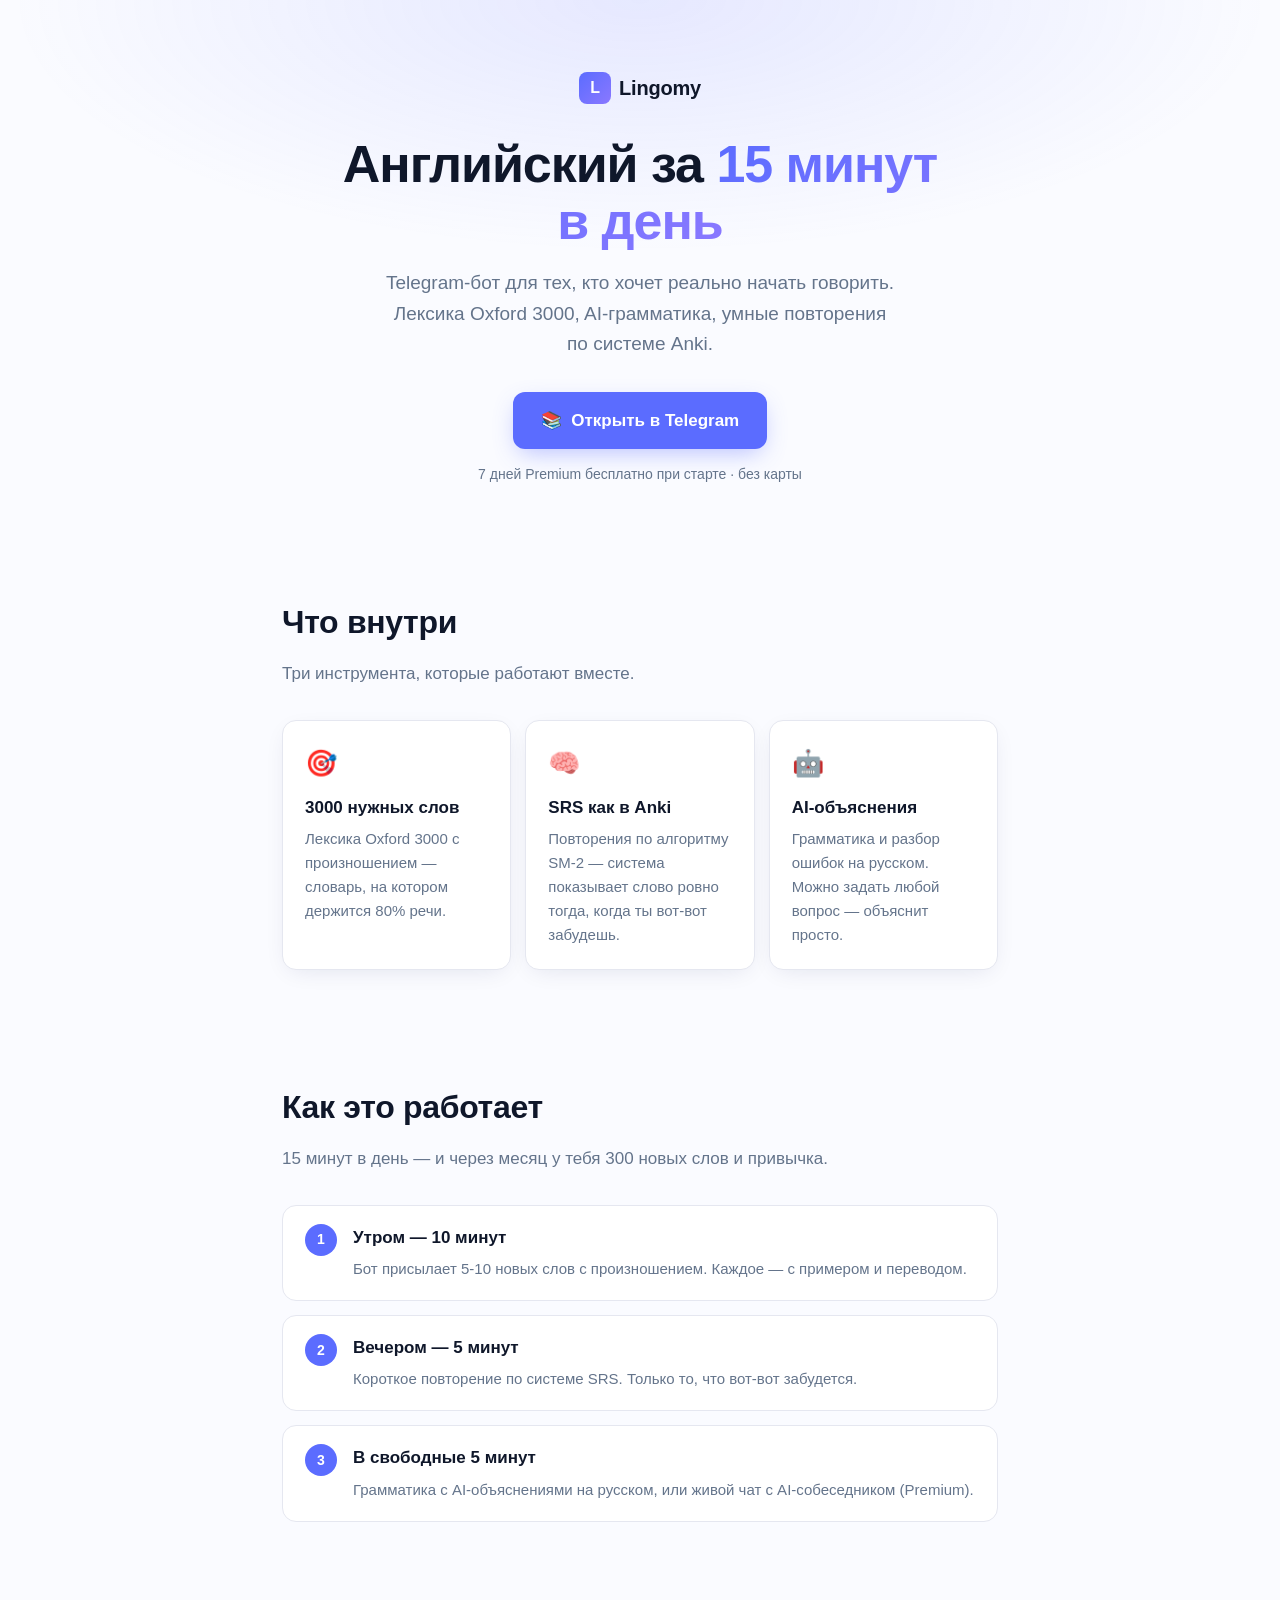
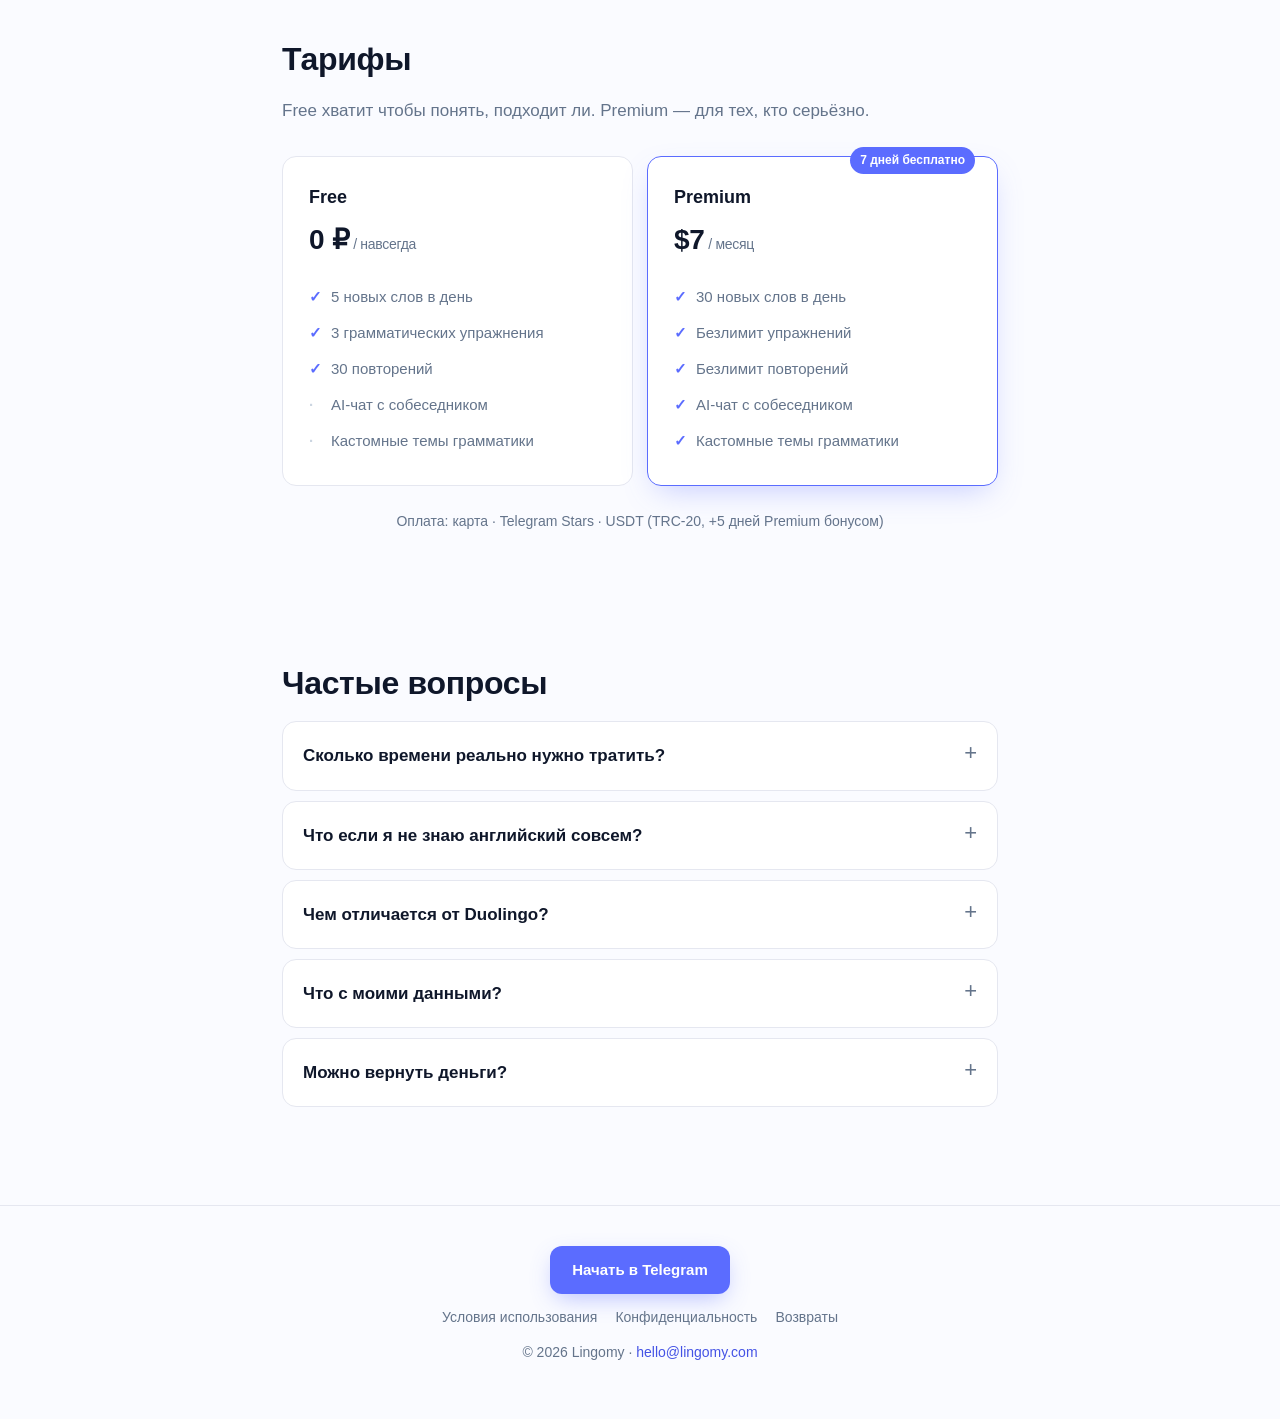
==== index.html @ 890357a8 "Initial landing: single-page HTML+CSS, GitHub Pages ready" ====
<!doctype html>
<html lang="ru">
<head>
<meta charset="utf-8">
<meta name="viewport" content="width=device-width,initial-scale=1">
<title>Lingomy — английский за 15 минут в день</title>
<meta name="description" content="Telegram-бот для русскоязычных: Oxford 3000, AI-грамматика, умные повторения по системе Anki. 7 дней Premium бесплатно при старте.">
<meta name="theme-color" content="#5b6cff">

<!-- Open Graph -->
<meta property="og:type" content="website">
<meta property="og:url" content="https://lingomy.com/">
<meta property="og:title" content="Lingomy — английский за 15 минут в день">
<meta property="og:description" content="Oxford 3000 + AI-грамматика + SRS. Старт с 7 дней Premium бесплатно.">
<meta property="og:locale" content="ru_RU">

<link rel="icon" href="data:image/svg+xml,%3Csvg xmlns='http://www.w3.org/2000/svg' viewBox='0 0 100 100'%3E%3Ctext y='.9em' font-size='90'%3E📚%3C/text%3E%3C/svg%3E">

<style>
  :root {
    --bg: #fafbff;
    --fg: #0f172a;
    --muted: #64748b;
    --accent: #5b6cff;
    --accent-strong: #4453e5;
    --surface: #ffffff;
    --border: #e5e7f0;
    --shadow: 0 6px 24px -8px rgba(20, 24, 80, .12);
    --radius: 14px;
  }
  *,*::before,*::after { box-sizing: border-box; }
  html { -webkit-text-size-adjust: 100%; }
  body {
    margin: 0;
    font-family: -apple-system, BlinkMacSystemFont, "SF Pro Display", "Segoe UI", Roboto, Helvetica, Arial, sans-serif;
    color: var(--fg);
    background: var(--bg);
    line-height: 1.6;
    font-size: 17px;
    -webkit-font-smoothing: antialiased;
  }
  a { color: var(--accent-strong); text-decoration: none; }
  a:hover { text-decoration: underline; }
  .wrap { max-width: 760px; margin: 0 auto; padding: 0 22px; }

  /* ---- Hero ---- */
  header.hero {
    padding: 72px 0 56px;
    text-align: center;
    background:
      radial-gradient(900px 360px at 50% 0%, rgba(91,108,255,.13), transparent 70%),
      var(--bg);
  }
  .logo {
    display: inline-flex; align-items: center; gap: 8px;
    font-weight: 700; font-size: 20px; letter-spacing: -.01em;
    color: var(--fg);
    margin-bottom: 32px;
  }
  .logo-mark {
    display: inline-grid; place-items: center;
    width: 32px; height: 32px; border-radius: 8px;
    background: linear-gradient(135deg, var(--accent), #8a78ff);
    color: #fff; font-size: 16px;
  }
  h1 {
    font-size: clamp(34px, 6.5vw, 52px);
    line-height: 1.1; letter-spacing: -.02em;
    margin: 0 0 18px;
    font-weight: 700;
  }
  h1 .accent {
    background: linear-gradient(135deg, var(--accent), #8a78ff);
    -webkit-background-clip: text; background-clip: text;
    -webkit-text-fill-color: transparent;
  }
  .sub {
    color: var(--muted);
    font-size: clamp(17px, 2.2vw, 19px);
    max-width: 540px; margin: 0 auto 32px;
  }
  .cta {
    display: inline-flex; align-items: center; gap: 8px;
    background: var(--accent); color: #fff;
    padding: 15px 28px; border-radius: 12px;
    font-weight: 600; font-size: 17px;
    box-shadow: 0 8px 24px -6px rgba(91,108,255,.45);
    transition: transform .12s ease, box-shadow .2s ease;
  }
  .cta:hover { transform: translateY(-1px); box-shadow: 0 12px 28px -6px rgba(91,108,255,.55); text-decoration: none; }
  .cta-hint {
    margin-top: 14px; color: var(--muted); font-size: 14px;
  }

  /* ---- Section ---- */
  section { padding: 56px 0; }
  h2 {
    font-size: clamp(26px, 4vw, 32px);
    letter-spacing: -.01em; margin: 0 0 12px;
    font-weight: 700;
  }
  .lead { color: var(--muted); margin: 0 0 32px; }

  /* ---- Feature cards ---- */
  .cards { display: grid; gap: 14px; grid-template-columns: 1fr; }
  @media (min-width: 640px) { .cards { grid-template-columns: 1fr 1fr 1fr; } }
  .card {
    background: var(--surface);
    border: 1px solid var(--border);
    border-radius: var(--radius);
    padding: 22px;
    box-shadow: var(--shadow);
  }
  .card .emoji { font-size: 26px; display: block; margin-bottom: 10px; }
  .card h3 { font-size: 17px; margin: 0 0 6px; }
  .card p { margin: 0; color: var(--muted); font-size: 15px; }

  /* ---- Steps ---- */
  ol.steps { padding: 0; margin: 0; list-style: none; counter-reset: s; display: grid; gap: 14px; }
  ol.steps li {
    counter-increment: s;
    display: flex; gap: 16px;
    background: var(--surface);
    border: 1px solid var(--border);
    border-radius: var(--radius);
    padding: 18px 22px;
  }
  ol.steps li::before {
    content: counter(s);
    flex: none;
    width: 32px; height: 32px;
    background: var(--accent); color: #fff;
    border-radius: 50%;
    display: grid; place-items: center;
    font-weight: 700; font-size: 14px;
  }
  ol.steps strong { display: block; margin-bottom: 4px; }
  ol.steps span { color: var(--muted); font-size: 15px; }

  /* ---- Pricing ---- */
  .pricing { display: grid; gap: 14px; grid-template-columns: 1fr; }
  @media (min-width: 640px) { .pricing { grid-template-columns: 1fr 1fr; } }
  .plan {
    background: var(--surface);
    border: 1px solid var(--border);
    border-radius: var(--radius);
    padding: 26px;
    position: relative;
  }
  .plan.featured {
    border-color: var(--accent);
    box-shadow: 0 12px 32px -10px rgba(91,108,255,.35);
  }
  .plan .badge {
    position: absolute; top: -10px; right: 22px;
    background: var(--accent); color: #fff;
    font-size: 12px; font-weight: 600;
    padding: 4px 10px; border-radius: 20px;
  }
  .plan h3 { margin: 0 0 6px; font-size: 18px; }
  .plan .price { font-size: 28px; font-weight: 700; letter-spacing: -.01em; margin-bottom: 16px; }
  .plan .price small { font-size: 14px; color: var(--muted); font-weight: 400; }
  .plan ul { list-style: none; padding: 0; margin: 0; }
  .plan li { color: var(--muted); padding: 6px 0 6px 22px; position: relative; font-size: 15px; }
  .plan li::before {
    content: "✓"; position: absolute; left: 0; top: 6px;
    color: var(--accent); font-weight: 700;
  }
  .plan li.off::before { content: "·"; color: #cbd5e1; }

  /* ---- FAQ ---- */
  details {
    background: var(--surface);
    border: 1px solid var(--border);
    border-radius: var(--radius);
    padding: 14px 20px;
    margin-bottom: 10px;
  }
  details summary {
    cursor: pointer;
    font-weight: 600;
    list-style: none;
    padding: 6px 0;
  }
  details summary::-webkit-details-marker { display: none; }
  details summary::after {
    content: "+"; float: right; color: var(--muted); font-weight: 400;
    font-size: 22px; line-height: 1;
  }
  details[open] summary::after { content: "−"; }
  details p { margin: 8px 0 4px; color: var(--muted); font-size: 15px; }

  /* ---- Footer ---- */
  footer {
    padding: 40px 0 56px;
    color: var(--muted);
    font-size: 14px;
    border-top: 1px solid var(--border);
    margin-top: 32px;
    text-align: center;
  }
  footer .links { margin: 12px 0; display: flex; gap: 18px; justify-content: center; flex-wrap: wrap; }
  footer .links a { color: var(--muted); }
</style>
</head>

<body>

<header class="hero">
  <div class="wrap">
    <div class="logo">
      <span class="logo-mark">L</span>
      Lingomy
    </div>

    <h1>Английский за <span class="accent">15 минут в&nbsp;день</span></h1>
    <p class="sub">
      Telegram-бот для тех, кто хочет реально начать говорить.
      Лексика Oxford 3000, AI-грамматика, умные повторения по&nbsp;системе Anki.
    </p>

    <a class="cta" href="https://t.me/lingomy_bot" target="_blank" rel="noopener">
      📚&nbsp;&nbsp;Открыть в&nbsp;Telegram
    </a>
    <div class="cta-hint">7 дней Premium бесплатно при&nbsp;старте · без&nbsp;карты</div>
  </div>
</header>

<section>
  <div class="wrap">
    <h2>Что внутри</h2>
    <p class="lead">Три инструмента, которые работают вместе.</p>

    <div class="cards">
      <div class="card">
        <span class="emoji">🎯</span>
        <h3>3000 нужных слов</h3>
        <p>Лексика Oxford 3000 с произношением — словарь, на котором держится 80% речи.</p>
      </div>
      <div class="card">
        <span class="emoji">🧠</span>
        <h3>SRS как в&nbsp;Anki</h3>
        <p>Повторения по алгоритму SM-2 — система показывает слово ровно тогда, когда ты вот-вот забудешь.</p>
      </div>
      <div class="card">
        <span class="emoji">🤖</span>
        <h3>AI-объяснения</h3>
        <p>Грамматика и разбор ошибок на русском. Можно задать любой вопрос — объяснит просто.</p>
      </div>
    </div>
  </div>
</section>

<section>
  <div class="wrap">
    <h2>Как это работает</h2>
    <p class="lead">15 минут в день — и через месяц у тебя 300 новых слов и привычка.</p>

    <ol class="steps">
      <li>
        <div>
          <strong>Утром — 10 минут</strong>
          <span>Бот присылает 5-10 новых слов с произношением. Каждое — с примером и переводом.</span>
        </div>
      </li>
      <li>
        <div>
          <strong>Вечером — 5 минут</strong>
          <span>Короткое повторение по системе SRS. Только то, что вот-вот забудется.</span>
        </div>
      </li>
      <li>
        <div>
          <strong>В&nbsp;свободные 5&nbsp;минут</strong>
          <span>Грамматика с AI-объяснениями на русском, или живой чат с AI-собеседником (Premium).</span>
        </div>
      </li>
    </ol>
  </div>
</section>

<section>
  <div class="wrap">
    <h2>Тарифы</h2>
    <p class="lead">Free хватит чтобы понять, подходит ли. Premium — для тех, кто серьёзно.</p>

    <div class="pricing">
      <div class="plan">
        <h3>Free</h3>
        <div class="price">0 ₽<small> / навсегда</small></div>
        <ul>
          <li>5 новых слов в&nbsp;день</li>
          <li>3 грамматических упражнения</li>
          <li>30 повторений</li>
          <li class="off">AI-чат с&nbsp;собеседником</li>
          <li class="off">Кастомные темы грамматики</li>
        </ul>
      </div>
      <div class="plan featured">
        <div class="badge">7&nbsp;дней бесплатно</div>
        <h3>Premium</h3>
        <div class="price">$7<small> / месяц</small></div>
        <ul>
          <li>30 новых слов в&nbsp;день</li>
          <li>Безлимит упражнений</li>
          <li>Безлимит повторений</li>
          <li>AI-чат с&nbsp;собеседником</li>
          <li>Кастомные темы грамматики</li>
        </ul>
      </div>
    </div>
    <p style="text-align:center; color:var(--muted); margin-top: 24px; font-size: 14px;">
      Оплата: карта · Telegram&nbsp;Stars · USDT&nbsp;(TRC-20, +5&nbsp;дней&nbsp;Premium бонусом)
    </p>
  </div>
</section>

<section>
  <div class="wrap">
    <h2>Частые вопросы</h2>

    <details>
      <summary>Сколько времени реально нужно тратить?</summary>
      <p>15-20 минут в день. Можно разделить на «утро + вечер», можно делать одним блоком.</p>
    </details>

    <details>
      <summary>Что если я не знаю английский совсем?</summary>
      <p>Бот стартует с уровня A0-A1. Объясняет всё на&nbsp;русском, постепенно подводит к&nbsp;уверенному A2-B1.</p>
    </details>

    <details>
      <summary>Чем отличается от Duolingo?</summary>
      <p>Дешевле, заточен под русскоязычных (объяснения на русском), нет «игровой» части — больше реальной практики. И&nbsp;есть оплата в&nbsp;USDT.</p>
    </details>

    <details>
      <summary>Что с&nbsp;моими данными?</summary>
      <p>Храним только Telegram&nbsp;ID, прогресс и историю платежей. Можно удалить всё одной командой <code>/delete_my_data</code>. Подробнее — в&nbsp;Политике конфиденциальности.</p>
    </details>

    <details>
      <summary>Можно вернуть деньги?</summary>
      <p>В&nbsp;течение 7&nbsp;дней с момента покупки — да, без вопросов. Подробнее — в&nbsp;Политике возвратов.</p>
    </details>
  </div>
</section>

<footer>
  <div class="wrap">
    <a class="cta" href="https://t.me/lingomy_bot" target="_blank" rel="noopener" style="font-size:15px; padding:12px 22px;">
      Начать&nbsp;в&nbsp;Telegram
    </a>
    <div class="links">
      <a href="/terms.html">Условия использования</a>
      <a href="/privacy.html">Конфиденциальность</a>
      <a href="/refund.html">Возвраты</a>
    </div>
    <div>© 2026 Lingomy · <a href="mailto:hello@lingomy.com">hello@lingomy.com</a></div>
  </div>
</footer>

</body>
</html>
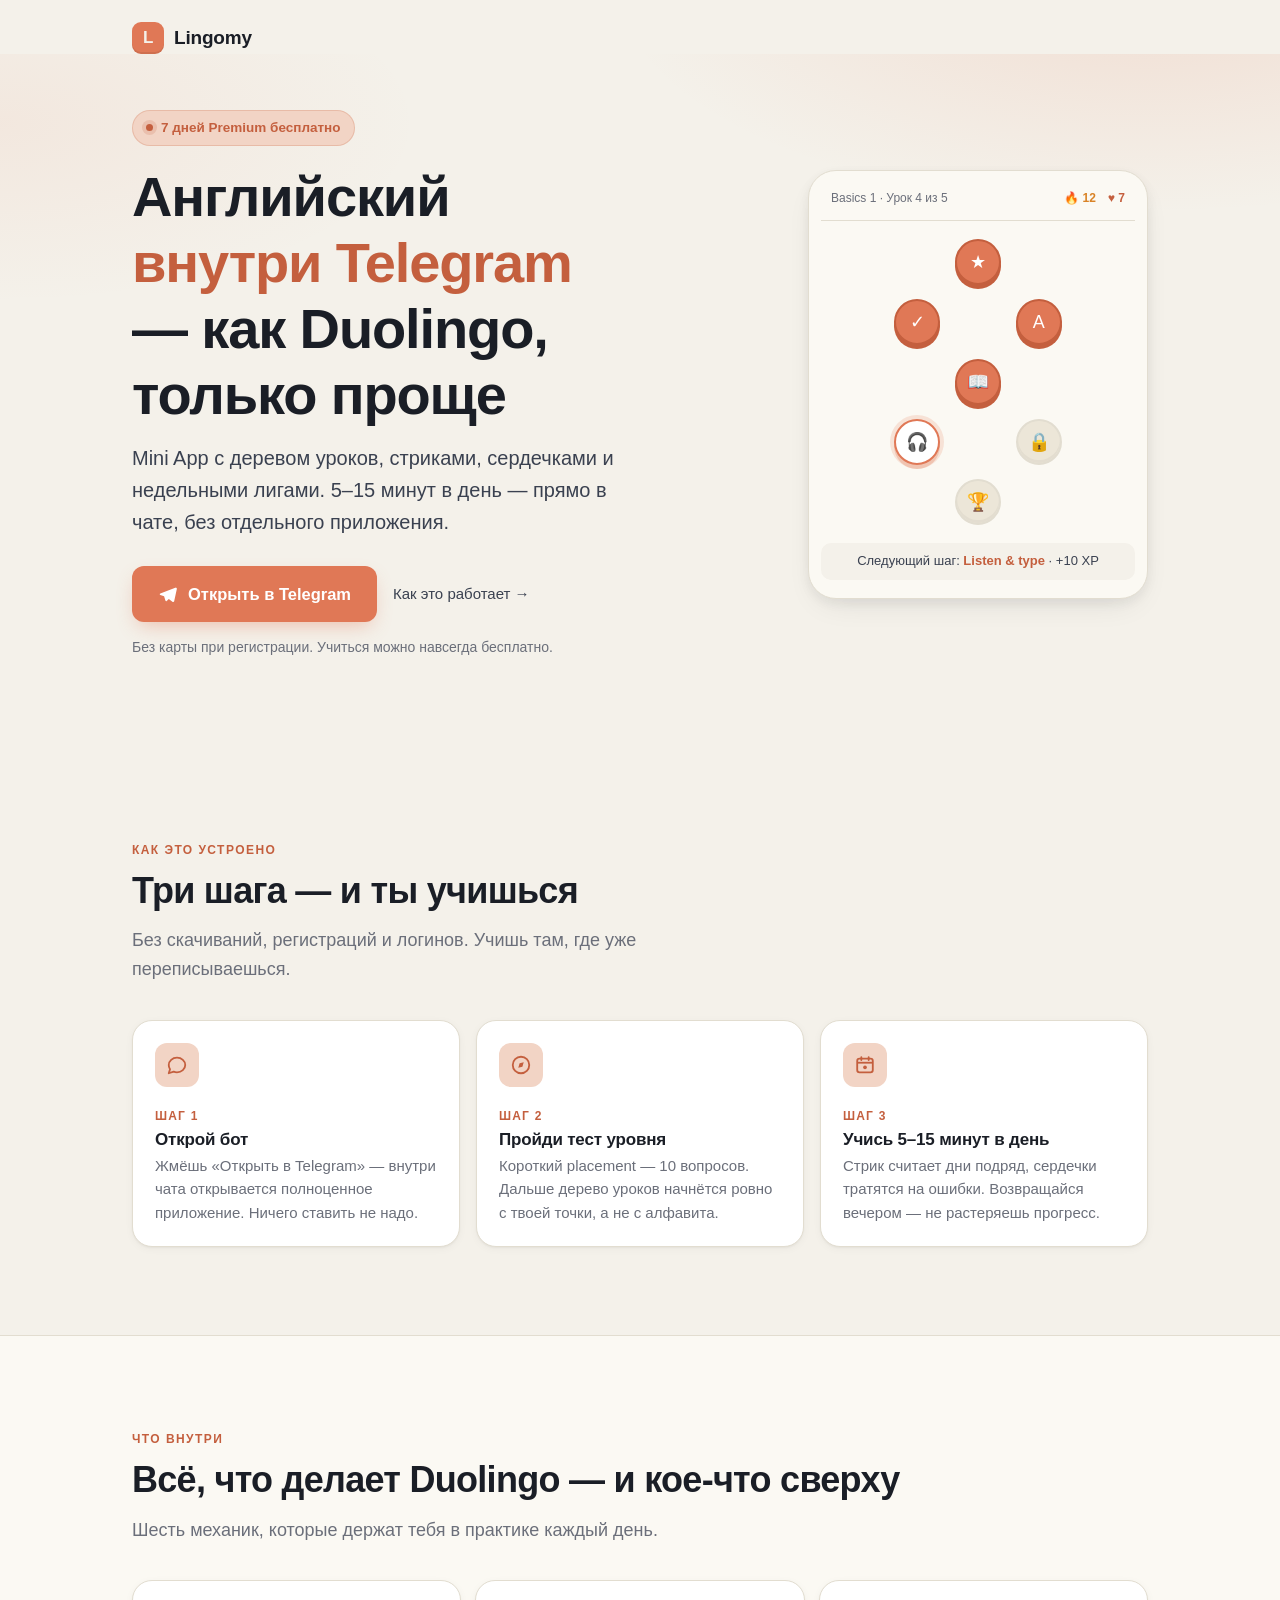
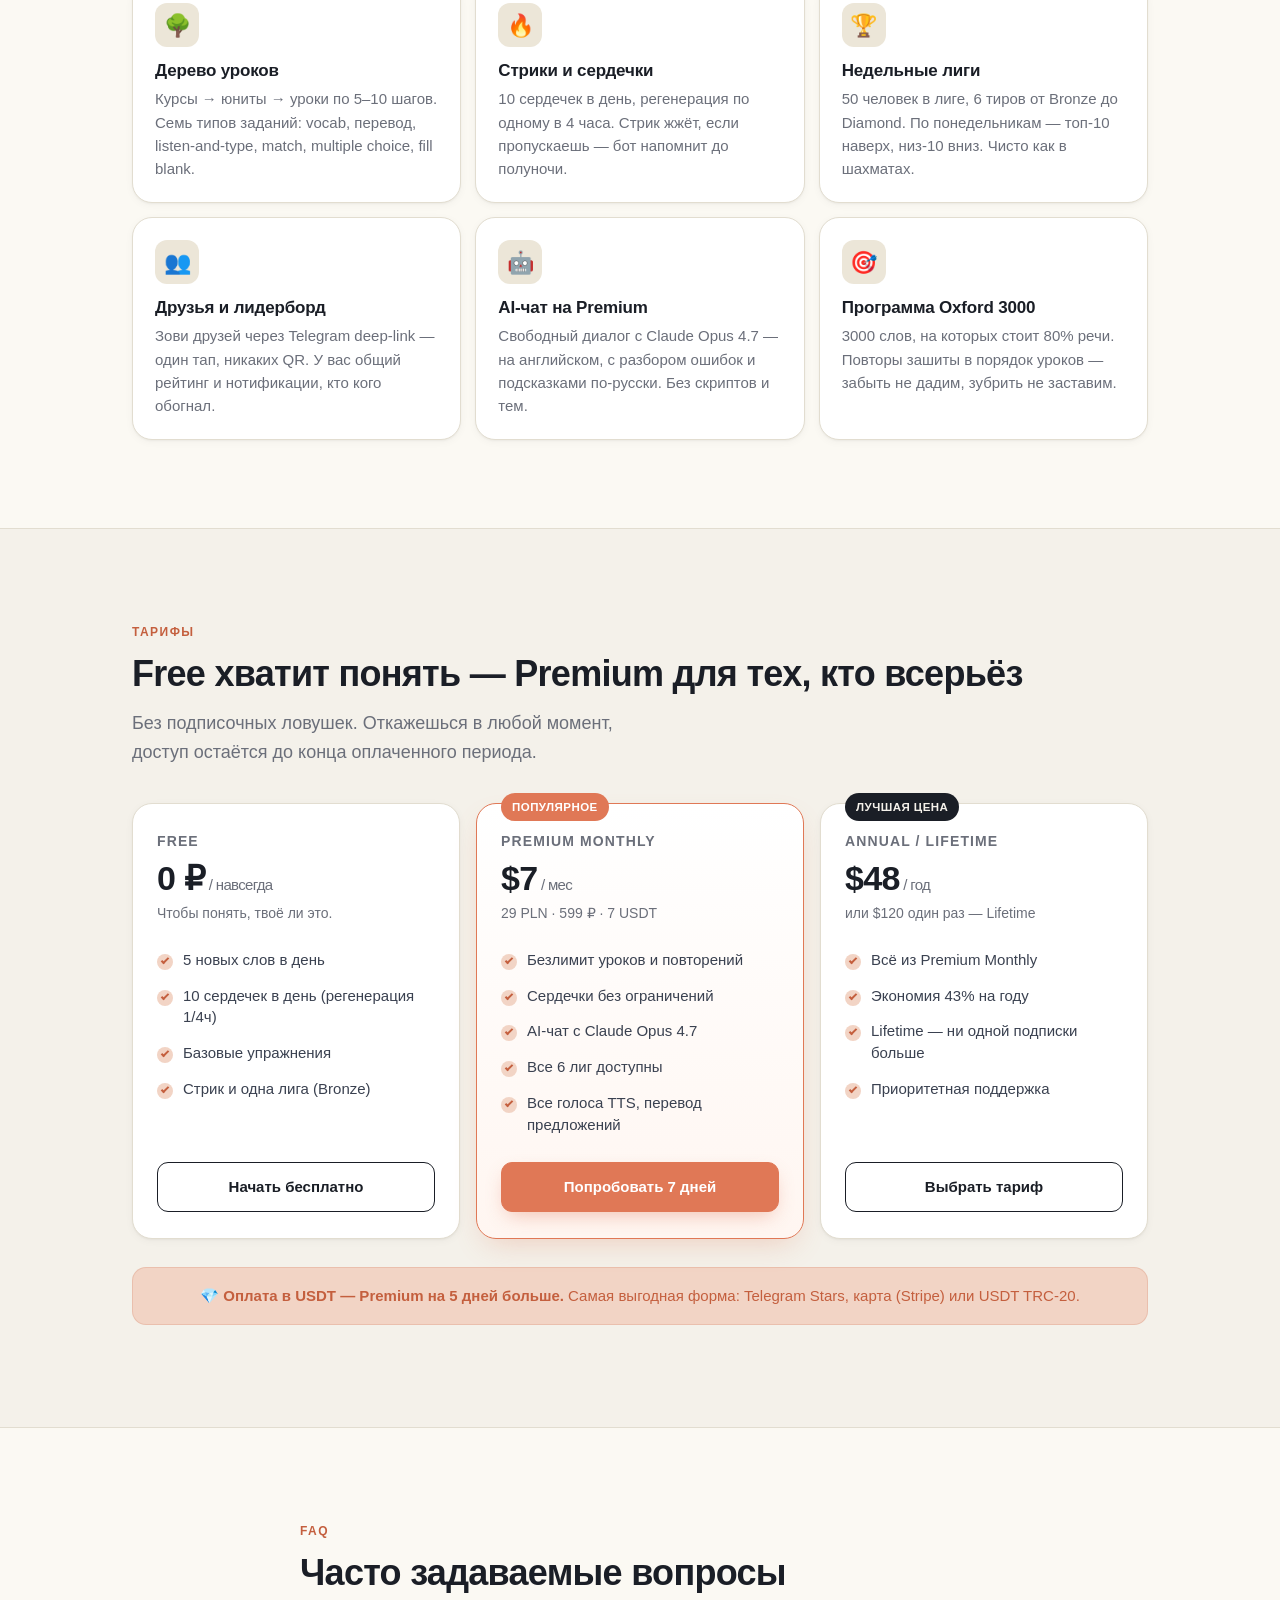
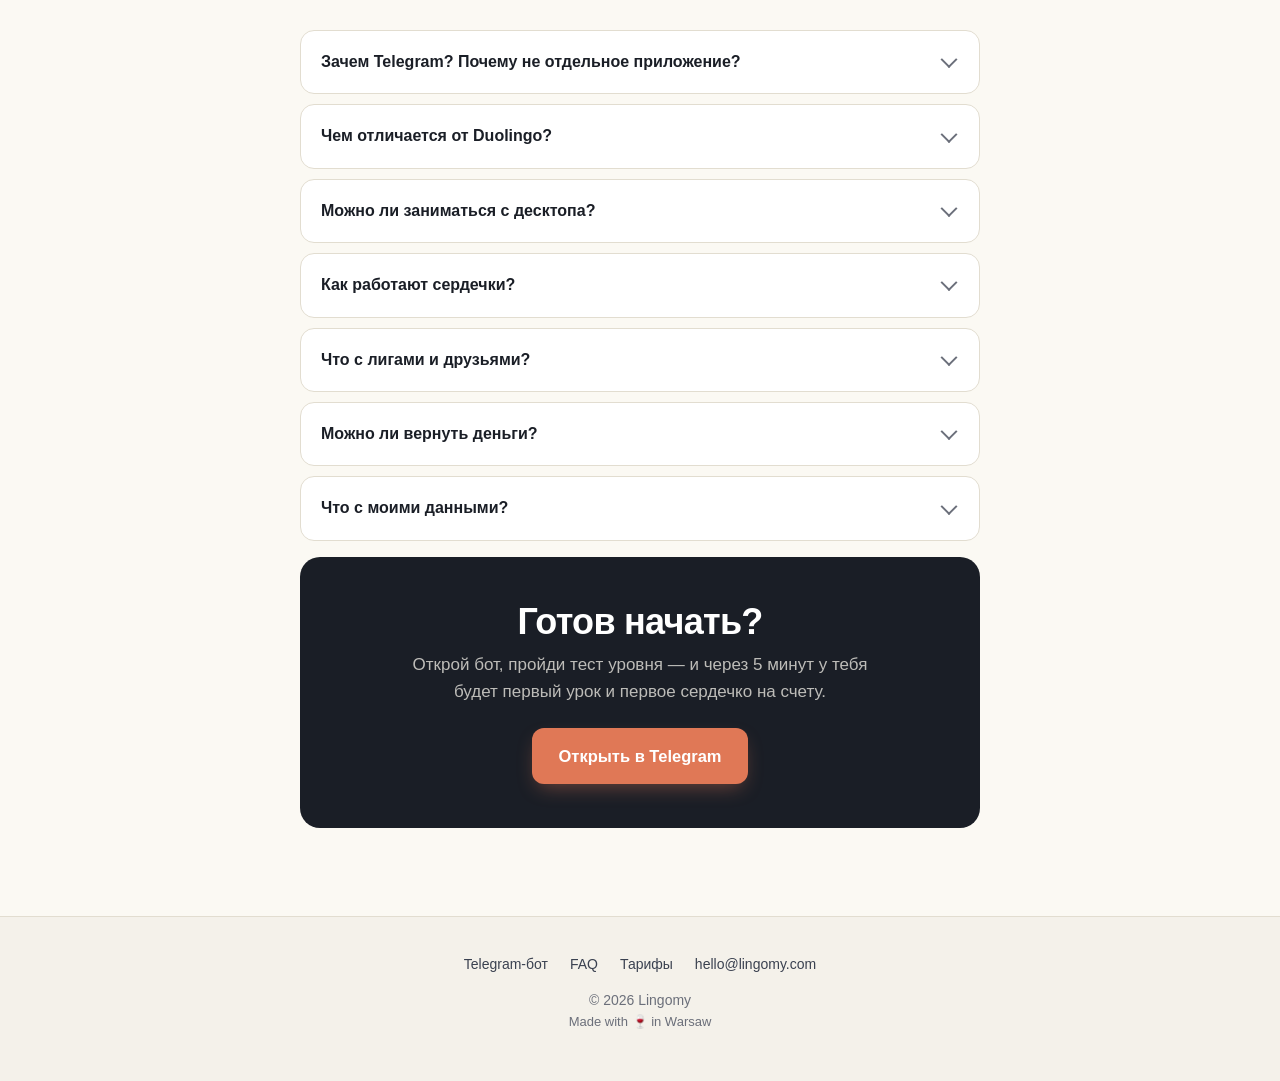
==== commit 6d4199bf: "feat: rewrite landing for Mini App positioning - New copy emphasising the Telegram Mini App experien" ====
--- a/index.html
+++ b/index.html
@@ -2,361 +2,777 @@
 <html lang="ru">
 <head>
 <meta charset="utf-8">
-<meta name="viewport" content="width=device-width,initial-scale=1">
-<title>Lingomy — английский за 15 минут в день</title>
-<meta name="description" content="Telegram-бот для русскоязычных: Oxford 3000, AI-грамматика, умные повторения по системе Anki. 7 дней Premium бесплатно при старте.">
-<meta name="theme-color" content="#5b6cff">
+<meta name="viewport" content="width=device-width,initial-scale=1,viewport-fit=cover">
+<title>Lingomy — английский внутри Telegram</title>
+<meta name="description" content="Mini App в Telegram: дерево уроков, стрики, сердечки, недельные лиги, AI-чат. Учи английский с русского — 5–15 минут в день. 7 дней Premium бесплатно.">
+<meta name="theme-color" content="#E07856">
+<meta name="color-scheme" content="light">
 
 <!-- Open Graph -->
 <meta property="og:type" content="website">
 <meta property="og:url" content="https://lingomy.com/">
-<meta property="og:title" content="Lingomy — английский за 15 минут в день">
-<meta property="og:description" content="Oxford 3000 + AI-грамматика + SRS. Старт с 7 дней Premium бесплатно.">
+<meta property="og:title" content="Lingomy — английский внутри Telegram">
+<meta property="og:description" content="Mini App: дерево уроков, стрики, сердечки, лиги, AI-чат. 5–15 минут в день, 7 дней Premium бесплатно.">
 <meta property="og:locale" content="ru_RU">
-
-<link rel="icon" href="data:image/svg+xml,%3Csvg xmlns='http://www.w3.org/2000/svg' viewBox='0 0 100 100'%3E%3Ctext y='.9em' font-size='90'%3E📚%3C/text%3E%3C/svg%3E">
+<meta property="og:site_name" content="Lingomy">
+<meta name="twitter:card" content="summary_large_image">
+
+<link rel="canonical" href="https://lingomy.com/">
+<link rel="icon" href="data:image/svg+xml;utf8,%3Csvg xmlns='http://www.w3.org/2000/svg' viewBox='0 0 100 100'%3E%3Crect width='100' height='100' rx='22' fill='%23E07856'/%3E%3Ctext x='50' y='70' font-family='-apple-system,Helvetica,sans-serif' font-size='62' font-weight='700' text-anchor='middle' fill='%23F4F1EA'%3EL%3C/text%3E%3C/svg%3E">
 
 <style>
   :root {
-    --bg: #fafbff;
-    --fg: #0f172a;
-    --muted: #64748b;
-    --accent: #5b6cff;
-    --accent-strong: #4453e5;
-    --surface: #ffffff;
-    --border: #e5e7f0;
-    --shadow: 0 6px 24px -8px rgba(20, 24, 80, .12);
+    --terra: #E07856;
+    --terra-deep: #C45F3E;
+    --terra-soft: #F2D4C5;
+    --cream: #F4F1EA;
+    --cream-deep: #ECE6D8;
+    --slate: #1A1E26;
+    --slate-2: #3A4150;
+    --muted: #6B6F7A;
+    --line: #E2DDD0;
+    --paper: #FBF9F3;
     --radius: 14px;
-  }
-  *,*::before,*::after { box-sizing: border-box; }
-  html { -webkit-text-size-adjust: 100%; }
+    --radius-lg: 20px;
+    --shadow-sm: 0 1px 2px rgba(26,30,38,.04), 0 2px 8px rgba(26,30,38,.04);
+    --shadow-md: 0 4px 12px rgba(26,30,38,.06), 0 12px 32px -12px rgba(26,30,38,.12);
+    --shadow-cta: 0 8px 20px -6px rgba(224,120,86,.45);
+  }
+
+  *, *::before, *::after { box-sizing: border-box; }
+  html { -webkit-text-size-adjust: 100%; scroll-behavior: smooth; }
   body {
     margin: 0;
-    font-family: -apple-system, BlinkMacSystemFont, "SF Pro Display", "Segoe UI", Roboto, Helvetica, Arial, sans-serif;
-    color: var(--fg);
-    background: var(--bg);
+    font-family: -apple-system, BlinkMacSystemFont, "SF Pro Text", "Inter", "Helvetica Neue", Arial, sans-serif;
+    color: var(--slate);
+    background: var(--cream);
     line-height: 1.6;
     font-size: 17px;
     -webkit-font-smoothing: antialiased;
-  }
-  a { color: var(--accent-strong); text-decoration: none; }
-  a:hover { text-decoration: underline; }
-  .wrap { max-width: 760px; margin: 0 auto; padding: 0 22px; }
-
-  /* ---- Hero ---- */
-  header.hero {
-    padding: 72px 0 56px;
-    text-align: center;
+    -moz-osx-font-smoothing: grayscale;
+    text-rendering: optimizeLegibility;
+  }
+  img, svg { display: block; max-width: 100%; }
+  a { color: var(--terra-deep); text-decoration: none; }
+  a:hover { text-decoration: underline; text-underline-offset: 3px; }
+
+  .wrap { width: 100%; max-width: 720px; margin: 0 auto; padding: 0 20px; }
+  .wrap-wide { max-width: 1080px; }
+
+  h1, h2, h3 { letter-spacing: -0.02em; line-height: 1.18; margin: 0 0 14px; font-weight: 700; }
+  h1 { font-size: clamp(32px, 7.5vw, 56px); }
+  h2 { font-size: clamp(26px, 4.5vw, 36px); }
+  h3 { font-size: 17px; font-weight: 600; letter-spacing: -0.01em; }
+  p  { margin: 0 0 14px; }
+  .lead { color: var(--muted); font-size: clamp(16px, 2vw, 18px); margin: 0 0 36px; max-width: 540px; }
+
+  /* ---- Header / Hero ---- */
+  .topbar {
+    padding: 22px 0 0;
+  }
+  .brand {
+    display: inline-flex; align-items: center; gap: 10px;
+    font-weight: 700; font-size: 19px; letter-spacing: -0.01em;
+    color: var(--slate);
+  }
+  .brand-mark {
+    width: 32px; height: 32px; border-radius: 9px;
+    background: var(--terra); color: var(--cream);
+    display: grid; place-items: center;
+    font-weight: 800; font-size: 17px;
+    box-shadow: inset 0 -2px 0 rgba(0,0,0,.08);
+  }
+
+  .hero {
+    padding: 36px 0 64px;
+    position: relative;
+    overflow: hidden;
+  }
+  .hero::before {
+    content: "";
+    position: absolute; inset: 0;
     background:
-      radial-gradient(900px 360px at 50% 0%, rgba(91,108,255,.13), transparent 70%),
-      var(--bg);
-  }
-  .logo {
+      radial-gradient(900px 380px at 90% -10%, rgba(224,120,86,.16), transparent 60%),
+      radial-gradient(700px 300px at 0% 10%, rgba(224,120,86,.08), transparent 60%);
+    pointer-events: none;
+    z-index: 0;
+  }
+  .hero > .wrap { position: relative; z-index: 1; }
+  .hero-grid {
+    display: grid;
+    grid-template-columns: 1fr;
+    gap: 36px;
+    align-items: center;
+  }
+
+  .pill {
     display: inline-flex; align-items: center; gap: 8px;
-    font-weight: 700; font-size: 20px; letter-spacing: -.01em;
-    color: var(--fg);
-    margin-bottom: 32px;
-  }
-  .logo-mark {
-    display: inline-grid; place-items: center;
-    width: 32px; height: 32px; border-radius: 8px;
-    background: linear-gradient(135deg, var(--accent), #8a78ff);
-    color: #fff; font-size: 16px;
-  }
-  h1 {
-    font-size: clamp(34px, 6.5vw, 52px);
-    line-height: 1.1; letter-spacing: -.02em;
-    margin: 0 0 18px;
-    font-weight: 700;
-  }
-  h1 .accent {
-    background: linear-gradient(135deg, var(--accent), #8a78ff);
-    -webkit-background-clip: text; background-clip: text;
-    -webkit-text-fill-color: transparent;
-  }
-  .sub {
+    background: var(--terra-soft); color: var(--terra-deep);
+    border: 1px solid rgba(196,95,62,.22);
+    padding: 6px 13px; border-radius: 999px;
+    font-size: 13.5px; font-weight: 600;
+    margin-bottom: 18px;
+  }
+  .pill .dot {
+    width: 7px; height: 7px; border-radius: 50%; background: var(--terra-deep);
+    box-shadow: 0 0 0 4px rgba(196,95,62,.18);
+  }
+
+  .hero h1 .accent { color: var(--terra-deep); }
+  .hero .sub {
+    color: var(--slate-2);
+    font-size: clamp(17px, 2.2vw, 20px);
+    max-width: 520px;
+    margin: 0 0 28px;
+  }
+
+  .cta-row {
+    display: flex; flex-wrap: wrap; gap: 12px 16px;
+    align-items: center; margin-bottom: 14px;
+  }
+  .cta {
+    display: inline-flex; align-items: center; gap: 10px;
+    background: var(--terra); color: #fff;
+    padding: 15px 26px; border-radius: 12px;
+    font-weight: 600; font-size: 16.5px;
+    box-shadow: var(--shadow-cta);
+    transition: transform .15s ease, box-shadow .2s ease, background .15s ease;
+  }
+  .cta:hover {
+    background: var(--terra-deep);
+    transform: translateY(-1px);
+    box-shadow: 0 12px 26px -6px rgba(224,120,86,.55);
+    text-decoration: none;
+    color: #fff;
+  }
+  .cta:focus-visible {
+    outline: 3px solid rgba(224,120,86,.45); outline-offset: 3px;
+  }
+  .cta-ghost {
+    color: var(--slate-2); font-weight: 500; font-size: 15px;
+  }
+  .cta-ghost:hover { color: var(--terra-deep); }
+  .cta-note { color: var(--muted); font-size: 14px; }
+
+  /* ---- Mini App mock screenshot ---- */
+  .mock {
+    width: 100%;
+    max-width: 320px;
+    margin: 12px auto 0;
+    background: var(--paper);
+    border-radius: 28px;
+    padding: 14px 12px 18px;
+    border: 1px solid var(--line);
+    box-shadow: var(--shadow-md);
+  }
+  .mock-bar {
+    display: flex; align-items: center; justify-content: space-between;
+    padding: 4px 10px 12px;
+    border-bottom: 1px solid var(--line);
+    margin-bottom: 12px;
     color: var(--muted);
-    font-size: clamp(17px, 2.2vw, 19px);
-    max-width: 540px; margin: 0 auto 32px;
-  }
-  .cta {
-    display: inline-flex; align-items: center; gap: 8px;
-    background: var(--accent); color: #fff;
-    padding: 15px 28px; border-radius: 12px;
-    font-weight: 600; font-size: 17px;
-    box-shadow: 0 8px 24px -6px rgba(91,108,255,.45);
-    transition: transform .12s ease, box-shadow .2s ease;
-  }
-  .cta:hover { transform: translateY(-1px); box-shadow: 0 12px 28px -6px rgba(91,108,255,.55); text-decoration: none; }
-  .cta-hint {
-    margin-top: 14px; color: var(--muted); font-size: 14px;
-  }
-
-  /* ---- Section ---- */
-  section { padding: 56px 0; }
-  h2 {
-    font-size: clamp(26px, 4vw, 32px);
-    letter-spacing: -.01em; margin: 0 0 12px;
-    font-weight: 700;
-  }
-  .lead { color: var(--muted); margin: 0 0 32px; }
-
-  /* ---- Feature cards ---- */
-  .cards { display: grid; gap: 14px; grid-template-columns: 1fr; }
-  @media (min-width: 640px) { .cards { grid-template-columns: 1fr 1fr 1fr; } }
-  .card {
-    background: var(--surface);
-    border: 1px solid var(--border);
-    border-radius: var(--radius);
-    padding: 22px;
-    box-shadow: var(--shadow);
-  }
-  .card .emoji { font-size: 26px; display: block; margin-bottom: 10px; }
-  .card h3 { font-size: 17px; margin: 0 0 6px; }
-  .card p { margin: 0; color: var(--muted); font-size: 15px; }
-
-  /* ---- Steps ---- */
-  ol.steps { padding: 0; margin: 0; list-style: none; counter-reset: s; display: grid; gap: 14px; }
-  ol.steps li {
-    counter-increment: s;
-    display: flex; gap: 16px;
-    background: var(--surface);
-    border: 1px solid var(--border);
-    border-radius: var(--radius);
-    padding: 18px 22px;
-  }
-  ol.steps li::before {
-    content: counter(s);
-    flex: none;
-    width: 32px; height: 32px;
-    background: var(--accent); color: #fff;
+    font-size: 12px;
+  }
+  .mock-bar .stats {
+    display: flex; gap: 12px; align-items: center;
+    font-weight: 600; color: var(--slate);
+  }
+  .mock-bar .stat-hearts { color: var(--terra-deep); }
+  .mock-bar .stat-fire   { color: #D98326; }
+  .mock-tree {
+    display: grid;
+    grid-template-columns: repeat(5, 1fr);
+    gap: 14px 6px;
+    padding: 6px 8px 4px;
+  }
+  .node {
+    width: 46px; height: 46px;
     border-radius: 50%;
     display: grid; place-items: center;
-    font-weight: 700; font-size: 14px;
-  }
-  ol.steps strong { display: block; margin-bottom: 4px; }
-  ol.steps span { color: var(--muted); font-size: 15px; }
+    font-size: 18px;
+    color: var(--slate);
+    border: 2px solid var(--line);
+    background: var(--cream);
+    box-shadow: inset 0 -3px 0 rgba(0,0,0,.04);
+    position: relative;
+    grid-row: var(--row, auto);
+    grid-column: var(--col, auto);
+    justify-self: center;
+  }
+  .node.done {
+    background: var(--terra);
+    color: #fff;
+    border-color: var(--terra-deep);
+    box-shadow: 0 4px 0 var(--terra-deep);
+  }
+  .node.current {
+    background: #fff;
+    border-color: var(--terra);
+    color: var(--terra-deep);
+    box-shadow: 0 0 0 4px rgba(224,120,86,.18), 0 4px 0 var(--terra-soft);
+  }
+  .node.locked {
+    color: #B7B0A0;
+    background: var(--cream-deep);
+  }
+  .mock-caption {
+    text-align: center;
+    margin-top: 14px;
+    padding: 8px 12px;
+    background: var(--cream);
+    border-radius: 10px;
+    color: var(--slate-2);
+    font-size: 13px;
+    font-weight: 500;
+  }
+  .mock-caption b { color: var(--terra-deep); }
+
+  /* ---- Sections ---- */
+  section { padding: 64px 0; }
+  section.alt { background: var(--paper); border-top: 1px solid var(--line); border-bottom: 1px solid var(--line); }
+  .section-head {
+    margin-bottom: 36px;
+  }
+  .eyebrow {
+    display: inline-block;
+    text-transform: uppercase; letter-spacing: 0.12em;
+    font-size: 12px; font-weight: 700; color: var(--terra-deep);
+    margin-bottom: 10px;
+  }
+
+  /* ---- Steps ---- */
+  .steps {
+    list-style: none; padding: 0; margin: 0;
+    display: grid; gap: 16px;
+    grid-template-columns: 1fr;
+  }
+  .step {
+    background: #fff;
+    border: 1px solid var(--line);
+    border-radius: var(--radius-lg);
+    padding: 22px;
+    display: flex; gap: 16px;
+    align-items: flex-start;
+    box-shadow: var(--shadow-sm);
+    transition: transform .2s ease, box-shadow .2s ease;
+  }
+  .step:hover { transform: translateY(-2px); box-shadow: var(--shadow-md); }
+  .step-icon {
+    flex: none;
+    width: 44px; height: 44px;
+    border-radius: 12px;
+    background: var(--terra-soft); color: var(--terra-deep);
+    display: grid; place-items: center;
+  }
+  .step-icon svg { width: 22px; height: 22px; }
+  .step-num {
+    font-size: 12px; font-weight: 700; color: var(--terra-deep);
+    letter-spacing: 0.1em; text-transform: uppercase;
+    margin-bottom: 4px;
+  }
+  .step h3 { margin: 0 0 4px; font-size: 17px; }
+  .step p { margin: 0; color: var(--muted); font-size: 15px; line-height: 1.55; }
+
+  /* ---- Feature cards ---- */
+  .cards {
+    display: grid; gap: 14px;
+    grid-template-columns: 1fr;
+  }
+  .card {
+    background: #fff;
+    border: 1px solid var(--line);
+    border-radius: var(--radius-lg);
+    padding: 22px;
+    box-shadow: var(--shadow-sm);
+    transition: transform .2s ease, box-shadow .2s ease, border-color .2s ease;
+  }
+  .card:hover {
+    transform: translateY(-2px);
+    box-shadow: var(--shadow-md);
+    border-color: var(--terra-soft);
+  }
+  .card-emoji {
+    width: 44px; height: 44px;
+    border-radius: 12px;
+    background: var(--cream-deep);
+    display: grid; place-items: center;
+    font-size: 22px;
+    margin-bottom: 14px;
+  }
+  .card h3 { margin: 0 0 6px; }
+  .card p  { margin: 0; color: var(--muted); font-size: 15px; line-height: 1.55; }
 
   /* ---- Pricing ---- */
-  .pricing { display: grid; gap: 14px; grid-template-columns: 1fr; }
-  @media (min-width: 640px) { .pricing { grid-template-columns: 1fr 1fr; } }
+  .pricing {
+    display: grid; gap: 16px;
+    grid-template-columns: 1fr;
+  }
   .plan {
-    background: var(--surface);
-    border: 1px solid var(--border);
+    position: relative;
+    background: #fff;
+    border: 1px solid var(--line);
+    border-radius: var(--radius-lg);
+    padding: 26px 24px;
+    box-shadow: var(--shadow-sm);
+    display: flex; flex-direction: column;
+  }
+  .plan.featured {
+    border-color: var(--terra);
+    background: linear-gradient(180deg, #fff 0%, #FFF6F1 100%);
+    box-shadow: 0 12px 30px -10px rgba(224,120,86,.32);
+  }
+  .plan-badge {
+    position: absolute; top: -11px; left: 24px;
+    background: var(--terra); color: #fff;
+    font-size: 11.5px; font-weight: 700;
+    letter-spacing: 0.04em;
+    padding: 5px 11px; border-radius: 999px;
+    text-transform: uppercase;
+  }
+  .plan-badge.subtle {
+    background: var(--slate); color: var(--cream);
+  }
+  .plan-name {
+    font-size: 14px; font-weight: 600;
+    color: var(--muted); text-transform: uppercase; letter-spacing: 0.08em;
+    margin-bottom: 8px;
+  }
+  .plan-price {
+    font-size: 34px; font-weight: 700; letter-spacing: -0.02em;
+    color: var(--slate);
+    margin-bottom: 4px;
+    line-height: 1.1;
+  }
+  .plan-price small { font-size: 15px; font-weight: 500; color: var(--muted); }
+  .plan-tagline {
+    color: var(--muted); font-size: 14px; margin-bottom: 18px;
+  }
+  .plan ul { list-style: none; padding: 0; margin: 0 0 20px; }
+  .plan li {
+    color: var(--slate-2); font-size: 15px;
+    padding: 7px 0 7px 26px;
+    position: relative;
+    line-height: 1.45;
+  }
+  .plan li::before {
+    content: ""; position: absolute; left: 0; top: 12px;
+    width: 16px; height: 16px;
+    background: var(--terra-soft);
+    border-radius: 50%;
+  }
+  .plan li::after {
+    content: ""; position: absolute; left: 4px; top: 16px;
+    width: 8px; height: 4px;
+    border-left: 2px solid var(--terra-deep);
+    border-bottom: 2px solid var(--terra-deep);
+    transform: rotate(-45deg);
+  }
+  .plan .plan-cta {
+    margin-top: auto;
+    display: inline-flex; align-items: center; justify-content: center; gap: 8px;
+    padding: 12px 18px;
+    border-radius: 11px;
+    font-weight: 600; font-size: 15px;
+    border: 1.5px solid var(--slate); color: var(--slate);
+    background: transparent;
+    transition: background .15s ease, color .15s ease, border-color .15s ease;
+  }
+  .plan .plan-cta:hover {
+    background: var(--slate); color: var(--cream);
+    text-decoration: none;
+  }
+  .plan.featured .plan-cta {
+    background: var(--terra); color: #fff; border-color: var(--terra);
+    box-shadow: var(--shadow-cta);
+  }
+  .plan.featured .plan-cta:hover {
+    background: var(--terra-deep); border-color: var(--terra-deep);
+  }
+  .pricing-note {
+    margin-top: 28px;
+    padding: 16px 20px;
+    background: var(--terra-soft);
+    border: 1px solid rgba(196,95,62,.18);
     border-radius: var(--radius);
-    padding: 26px;
-    position: relative;
-  }
-  .plan.featured {
-    border-color: var(--accent);
-    box-shadow: 0 12px 32px -10px rgba(91,108,255,.35);
-  }
-  .plan .badge {
-    position: absolute; top: -10px; right: 22px;
-    background: var(--accent); color: #fff;
-    font-size: 12px; font-weight: 600;
-    padding: 4px 10px; border-radius: 20px;
-  }
-  .plan h3 { margin: 0 0 6px; font-size: 18px; }
-  .plan .price { font-size: 28px; font-weight: 700; letter-spacing: -.01em; margin-bottom: 16px; }
-  .plan .price small { font-size: 14px; color: var(--muted); font-weight: 400; }
-  .plan ul { list-style: none; padding: 0; margin: 0; }
-  .plan li { color: var(--muted); padding: 6px 0 6px 22px; position: relative; font-size: 15px; }
-  .plan li::before {
-    content: "✓"; position: absolute; left: 0; top: 6px;
-    color: var(--accent); font-weight: 700;
-  }
-  .plan li.off::before { content: "·"; color: #cbd5e1; }
+    color: var(--terra-deep);
+    font-size: 15px;
+    font-weight: 500;
+    text-align: center;
+  }
+  .pricing-note b { font-weight: 700; }
 
   /* ---- FAQ ---- */
+  .faq { display: grid; gap: 10px; }
   details {
-    background: var(--surface);
-    border: 1px solid var(--border);
+    background: #fff;
+    border: 1px solid var(--line);
     border-radius: var(--radius);
-    padding: 14px 20px;
-    margin-bottom: 10px;
+    padding: 4px 20px;
+    transition: border-color .15s ease, box-shadow .15s ease;
+  }
+  details[open] {
+    border-color: var(--terra-soft);
+    box-shadow: var(--shadow-sm);
   }
   details summary {
     cursor: pointer;
     font-weight: 600;
     list-style: none;
-    padding: 6px 0;
+    padding: 16px 36px 16px 0;
+    position: relative;
+    color: var(--slate);
+    font-size: 16px;
+    line-height: 1.4;
   }
   details summary::-webkit-details-marker { display: none; }
   details summary::after {
-    content: "+"; float: right; color: var(--muted); font-weight: 400;
-    font-size: 22px; line-height: 1;
-  }
-  details[open] summary::after { content: "−"; }
-  details p { margin: 8px 0 4px; color: var(--muted); font-size: 15px; }
+    content: "";
+    position: absolute;
+    right: 4px; top: 50%;
+    width: 12px; height: 12px;
+    border-right: 2px solid var(--muted);
+    border-bottom: 2px solid var(--muted);
+    transform: translateY(-70%) rotate(45deg);
+    transition: transform .2s ease, border-color .2s ease;
+  }
+  details[open] summary::after {
+    transform: translateY(-30%) rotate(-135deg);
+    border-color: var(--terra-deep);
+  }
+  details p { margin: 0 0 16px; color: var(--slate-2); font-size: 15px; line-height: 1.6; }
+  details p:last-child { margin-bottom: 18px; }
+
+  /* ---- Final CTA strip ---- */
+  .final {
+    text-align: center;
+    background: var(--slate);
+    color: var(--cream);
+    border-radius: var(--radius-lg);
+    padding: 44px 24px;
+    margin-top: 16px;
+  }
+  .final h2 { color: #fff; margin-bottom: 8px; }
+  .final p  { color: rgba(244,241,234,.75); margin: 0 auto 22px; max-width: 460px; }
+  .final .cta {
+    background: var(--terra);
+  }
 
   /* ---- Footer ---- */
   footer {
-    padding: 40px 0 56px;
+    padding: 36px 0 48px;
     color: var(--muted);
     font-size: 14px;
-    border-top: 1px solid var(--border);
-    margin-top: 32px;
     text-align: center;
   }
-  footer .links { margin: 12px 0; display: flex; gap: 18px; justify-content: center; flex-wrap: wrap; }
-  footer .links a { color: var(--muted); }
+  footer .links {
+    display: flex; gap: 22px; justify-content: center; flex-wrap: wrap;
+    margin: 0 0 14px;
+  }
+  footer .links a { color: var(--slate-2); font-weight: 500; }
+  footer .small { color: var(--muted); font-size: 13px; }
+
+  /* ---- Responsive ---- */
+  @media (min-width: 640px) {
+    .steps { grid-template-columns: repeat(3, 1fr); }
+    .step { flex-direction: column; }
+    .step-icon { margin-bottom: 4px; }
+    .cards { grid-template-columns: 1fr 1fr; }
+    .pricing { grid-template-columns: 1fr 1fr; }
+  }
+  @media (min-width: 1024px) {
+    .wrap-wide { padding: 0 32px; }
+    .hero { padding: 56px 0 88px; }
+    .hero-grid {
+      grid-template-columns: 1.05fr 0.95fr;
+      gap: 56px;
+    }
+    .mock { max-width: 340px; margin: 0; justify-self: end; }
+    .cards { grid-template-columns: repeat(3, 1fr); }
+    .pricing { grid-template-columns: repeat(3, 1fr); }
+    section { padding: 88px 0; }
+  }
+
+  @media (prefers-reduced-motion: reduce) {
+    *, *::before, *::after { transition: none !important; animation: none !important; }
+    html { scroll-behavior: auto; }
+  }
 </style>
 </head>
 
 <body>
 
+<div class="topbar">
+  <div class="wrap wrap-wide">
+    <a class="brand" href="/">
+      <span class="brand-mark" aria-hidden="true">L</span>
+      Lingomy
+    </a>
+  </div>
+</div>
+
 <header class="hero">
-  <div class="wrap">
-    <div class="logo">
-      <span class="logo-mark">L</span>
-      Lingomy
-    </div>
-
-    <h1>Английский за <span class="accent">15 минут в&nbsp;день</span></h1>
-    <p class="sub">
-      Telegram-бот для тех, кто хочет реально начать говорить.
-      Лексика Oxford 3000, AI-грамматика, умные повторения по&nbsp;системе Anki.
-    </p>
-
-    <a class="cta" href="https://t.me/lingomy_bot" target="_blank" rel="noopener">
-      📚&nbsp;&nbsp;Открыть в&nbsp;Telegram
-    </a>
-    <div class="cta-hint">7 дней Premium бесплатно при&nbsp;старте · без&nbsp;карты</div>
+  <div class="wrap wrap-wide">
+    <div class="hero-grid">
+      <div>
+        <span class="pill"><span class="dot" aria-hidden="true"></span> 7 дней Premium бесплатно</span>
+        <h1>Английский <span class="accent">внутри Telegram</span> — как Duolingo, только проще</h1>
+        <p class="sub">
+          Mini App с деревом уроков, стриками, сердечками и недельными лигами.
+          5–15 минут в день — прямо в чате, без отдельного приложения.
+        </p>
+
+        <div class="cta-row">
+          <!-- TODO: подставить настоящий username бота, когда зарегистрируем -->
+          <a class="cta" href="https://t.me/LingomyBot?startapp=landing" target="_blank" rel="noopener">
+            <svg width="20" height="20" viewBox="0 0 24 24" fill="none" aria-hidden="true">
+              <path d="M21.5 4.3 2.8 11.4c-.9.3-.9 1.6 0 1.9l4.5 1.4 1.7 5.4c.2.6.9.8 1.4.3l2.6-2.4 4.7 3.5c.6.5 1.5.1 1.7-.7l3.2-14.7c.2-.9-.7-1.7-1.6-1.4Z" fill="currentColor"/>
+            </svg>
+            Открыть в Telegram
+          </a>
+          <a class="cta-ghost" href="#how">Как это работает →</a>
+        </div>
+        <div class="cta-note">Без карты при регистрации. Учиться можно навсегда бесплатно.</div>
+      </div>
+
+      <!-- Mini App mock -->
+      <div class="mock" role="img" aria-label="Скриншот Mini App: дерево уроков с сердечками и стриком">
+        <div class="mock-bar">
+          <span>Basics 1 · Урок 4 из 5</span>
+          <span class="stats">
+            <span class="stat-fire">🔥 12</span>
+            <span class="stat-hearts">♥ 7</span>
+          </span>
+        </div>
+        <div class="mock-tree" aria-hidden="true">
+          <div class="node done"   style="--row:1; --col:3;">★</div>
+          <div class="node done"   style="--row:2; --col:2;">✓</div>
+          <div class="node done"   style="--row:2; --col:4;">A</div>
+          <div class="node done"   style="--row:3; --col:3;">📖</div>
+          <div class="node current" style="--row:4; --col:2;">🎧</div>
+          <div class="node locked" style="--row:4; --col:4;">🔒</div>
+          <div class="node locked" style="--row:5; --col:3;">🏆</div>
+        </div>
+        <div class="mock-caption">
+          Следующий шаг: <b>Listen &amp; type</b> · +10 XP
+        </div>
+      </div>
+    </div>
   </div>
 </header>
 
-<section>
-  <div class="wrap">
-    <h2>Что внутри</h2>
-    <p class="lead">Три инструмента, которые работают вместе.</p>
-
-    <div class="cards">
-      <div class="card">
-        <span class="emoji">🎯</span>
-        <h3>3000 нужных слов</h3>
-        <p>Лексика Oxford 3000 с произношением — словарь, на котором держится 80% речи.</p>
-      </div>
-      <div class="card">
-        <span class="emoji">🧠</span>
-        <h3>SRS как в&nbsp;Anki</h3>
-        <p>Повторения по алгоритму SM-2 — система показывает слово ровно тогда, когда ты вот-вот забудешь.</p>
-      </div>
-      <div class="card">
-        <span class="emoji">🤖</span>
-        <h3>AI-объяснения</h3>
-        <p>Грамматика и разбор ошибок на русском. Можно задать любой вопрос — объяснит просто.</p>
-      </div>
-    </div>
-  </div>
-</section>
-
-<section>
-  <div class="wrap">
-    <h2>Как это работает</h2>
-    <p class="lead">15 минут в день — и через месяц у тебя 300 новых слов и привычка.</p>
+<section id="how">
+  <div class="wrap wrap-wide">
+    <div class="section-head">
+      <span class="eyebrow">Как это устроено</span>
+      <h2>Три шага — и ты учишься</h2>
+      <p class="lead">Без скачиваний, регистраций и логинов. Учишь там, где уже переписываешься.</p>
+    </div>
 
     <ol class="steps">
-      <li>
+      <li class="step">
+        <div class="step-icon" aria-hidden="true">
+          <!-- chat icon -->
+          <svg viewBox="0 0 24 24" fill="none">
+            <path d="M21 12c0 4.4-4 8-9 8-1.3 0-2.5-.2-3.6-.7L3 21l1.4-4.4C3.5 15.2 3 13.7 3 12c0-4.4 4-8 9-8s9 3.6 9 8Z" stroke="currentColor" stroke-width="2" stroke-linejoin="round"/>
+          </svg>
+        </div>
         <div>
-          <strong>Утром — 10 минут</strong>
-          <span>Бот присылает 5-10 новых слов с произношением. Каждое — с примером и переводом.</span>
+          <div class="step-num">Шаг 1</div>
+          <h3>Открой бот</h3>
+          <p>Жмёшь «Открыть в Telegram» — внутри чата открывается полноценное приложение. Ничего ставить не надо.</p>
         </div>
       </li>
-      <li>
+      <li class="step">
+        <div class="step-icon" aria-hidden="true">
+          <!-- compass / placement icon -->
+          <svg viewBox="0 0 24 24" fill="none">
+            <circle cx="12" cy="12" r="9" stroke="currentColor" stroke-width="2"/>
+            <path d="m9 15 1.5-5L15 9l-1.5 5L9 15Z" fill="currentColor"/>
+          </svg>
+        </div>
         <div>
-          <strong>Вечером — 5 минут</strong>
-          <span>Короткое повторение по системе SRS. Только то, что вот-вот забудется.</span>
+          <div class="step-num">Шаг 2</div>
+          <h3>Пройди тест уровня</h3>
+          <p>Короткий placement — 10 вопросов. Дальше дерево уроков начнётся ровно с твоей точки, а не с алфавита.</p>
         </div>
       </li>
-      <li>
+      <li class="step">
+        <div class="step-icon" aria-hidden="true">
+          <!-- calendar / streak icon -->
+          <svg viewBox="0 0 24 24" fill="none">
+            <rect x="3.5" y="5" width="17" height="15" rx="2.5" stroke="currentColor" stroke-width="2"/>
+            <path d="M3.5 9.5h17" stroke="currentColor" stroke-width="2"/>
+            <path d="M8 3.5v3M16 3.5v3" stroke="currentColor" stroke-width="2" stroke-linecap="round"/>
+            <circle cx="12" cy="14.5" r="2" fill="currentColor"/>
+          </svg>
+        </div>
         <div>
-          <strong>В&nbsp;свободные 5&nbsp;минут</strong>
-          <span>Грамматика с AI-объяснениями на русском, или живой чат с AI-собеседником (Premium).</span>
+          <div class="step-num">Шаг 3</div>
+          <h3>Учись 5–15 минут в день</h3>
+          <p>Стрик считает дни подряд, сердечки тратятся на ошибки. Возвращайся вечером — не растеряешь прогресс.</p>
         </div>
       </li>
     </ol>
   </div>
 </section>
 
-<section>
-  <div class="wrap">
-    <h2>Тарифы</h2>
-    <p class="lead">Free хватит чтобы понять, подходит ли. Premium — для тех, кто серьёзно.</p>
+<section class="alt">
+  <div class="wrap wrap-wide">
+    <div class="section-head">
+      <span class="eyebrow">Что внутри</span>
+      <h2>Всё, что делает Duolingo — и кое-что сверху</h2>
+      <p class="lead">Шесть механик, которые держат тебя в практике каждый день.</p>
+    </div>
+
+    <div class="cards">
+      <div class="card">
+        <div class="card-emoji" aria-hidden="true">🌳</div>
+        <h3>Дерево уроков</h3>
+        <p>Курсы → юниты → уроки по 5–10 шагов. Семь типов заданий: vocab, перевод, listen-and-type, match, multiple choice, fill blank.</p>
+      </div>
+      <div class="card">
+        <div class="card-emoji" aria-hidden="true">🔥</div>
+        <h3>Стрики и сердечки</h3>
+        <p>10 сердечек в день, регенерация по одному в 4 часа. Стрик жжёт, если пропускаешь — бот напомнит до полуночи.</p>
+      </div>
+      <div class="card">
+        <div class="card-emoji" aria-hidden="true">🏆</div>
+        <h3>Недельные лиги</h3>
+        <p>50 человек в лиге, 6 тиров от Bronze до Diamond. По понедельникам — топ-10 наверх, низ-10 вниз. Чисто как в шахматах.</p>
+      </div>
+      <div class="card">
+        <div class="card-emoji" aria-hidden="true">👥</div>
+        <h3>Друзья и лидерборд</h3>
+        <p>Зови друзей через Telegram deep-link — один тап, никаких QR. У вас общий рейтинг и нотификации, кто кого обогнал.</p>
+      </div>
+      <div class="card">
+        <div class="card-emoji" aria-hidden="true">🤖</div>
+        <h3>AI-чат на Premium</h3>
+        <p>Свободный диалог с Claude Opus 4.7 — на английском, с разбором ошибок и подсказками по-русски. Без скриптов и тем.</p>
+      </div>
+      <div class="card">
+        <div class="card-emoji" aria-hidden="true">🎯</div>
+        <h3>Программа Oxford 3000</h3>
+        <p>3000 слов, на которых стоит 80% речи. Повторы зашиты в порядок уроков — забыть не дадим, зубрить не заставим.</p>
+      </div>
+    </div>
+  </div>
+</section>
+
+<section id="pricing">
+  <div class="wrap wrap-wide">
+    <div class="section-head">
+      <span class="eyebrow">Тарифы</span>
+      <h2>Free хватит понять — Premium для тех, кто всерьёз</h2>
+      <p class="lead">Без подписочных ловушек. Откажешься в любой момент, доступ остаётся до конца оплаченного периода.</p>
+    </div>
 
     <div class="pricing">
       <div class="plan">
-        <h3>Free</h3>
-        <div class="price">0 ₽<small> / навсегда</small></div>
+        <div class="plan-name">Free</div>
+        <div class="plan-price">0 ₽<small> / навсегда</small></div>
+        <div class="plan-tagline">Чтобы понять, твоё ли это.</div>
         <ul>
-          <li>5 новых слов в&nbsp;день</li>
-          <li>3 грамматических упражнения</li>
-          <li>30 повторений</li>
-          <li class="off">AI-чат с&nbsp;собеседником</li>
-          <li class="off">Кастомные темы грамматики</li>
+          <li>5 новых слов в день</li>
+          <li>10 сердечек в день (регенерация 1/4ч)</li>
+          <li>Базовые упражнения</li>
+          <li>Стрик и одна лига (Bronze)</li>
         </ul>
-      </div>
+        <a class="plan-cta" href="https://t.me/LingomyBot?startapp=landing" target="_blank" rel="noopener">Начать бесплатно</a>
+      </div>
+
       <div class="plan featured">
-        <div class="badge">7&nbsp;дней бесплатно</div>
-        <h3>Premium</h3>
-        <div class="price">$7<small> / месяц</small></div>
+        <div class="plan-badge">Популярное</div>
+        <div class="plan-name">Premium Monthly</div>
+        <div class="plan-price">$7<small> / мес</small></div>
+        <div class="plan-tagline">29 PLN · 599 ₽ · 7 USDT</div>
         <ul>
-          <li>30 новых слов в&nbsp;день</li>
-          <li>Безлимит упражнений</li>
-          <li>Безлимит повторений</li>
-          <li>AI-чат с&nbsp;собеседником</li>
-          <li>Кастомные темы грамматики</li>
+          <li>Безлимит уроков и повторений</li>
+          <li>Сердечки без ограничений</li>
+          <li>AI-чат с Claude Opus 4.7</li>
+          <li>Все 6 лиг доступны</li>
+          <li>Все голоса TTS, перевод предложений</li>
         </ul>
-      </div>
-    </div>
-    <p style="text-align:center; color:var(--muted); margin-top: 24px; font-size: 14px;">
-      Оплата: карта · Telegram&nbsp;Stars · USDT&nbsp;(TRC-20, +5&nbsp;дней&nbsp;Premium бонусом)
+        <a class="plan-cta" href="https://t.me/LingomyBot?startapp=landing" target="_blank" rel="noopener">Попробовать 7 дней</a>
+      </div>
+
+      <div class="plan">
+        <div class="plan-badge subtle">Лучшая цена</div>
+        <div class="plan-name">Annual / Lifetime</div>
+        <div class="plan-price">$48<small> / год</small></div>
+        <div class="plan-tagline">или $120 один раз — Lifetime</div>
+        <ul>
+          <li>Всё из Premium Monthly</li>
+          <li>Экономия 43% на году</li>
+          <li>Lifetime — ни одной подписки больше</li>
+          <li>Приоритетная поддержка</li>
+        </ul>
+        <a class="plan-cta" href="https://t.me/LingomyBot?startapp=landing" target="_blank" rel="noopener">Выбрать тариф</a>
+      </div>
+    </div>
+
+    <p class="pricing-note">
+      💎 <b>Оплата в USDT — Premium на 5 дней больше.</b> Самая выгодная форма: Telegram Stars, карта (Stripe) или USDT&nbsp;TRC-20.
     </p>
   </div>
 </section>
 
-<section>
+<section class="alt" id="faq">
   <div class="wrap">
-    <h2>Частые вопросы</h2>
-
-    <details>
-      <summary>Сколько времени реально нужно тратить?</summary>
-      <p>15-20 минут в день. Можно разделить на «утро + вечер», можно делать одним блоком.</p>
-    </details>
-
-    <details>
-      <summary>Что если я не знаю английский совсем?</summary>
-      <p>Бот стартует с уровня A0-A1. Объясняет всё на&nbsp;русском, постепенно подводит к&nbsp;уверенному A2-B1.</p>
-    </details>
-
-    <details>
-      <summary>Чем отличается от Duolingo?</summary>
-      <p>Дешевле, заточен под русскоязычных (объяснения на русском), нет «игровой» части — больше реальной практики. И&nbsp;есть оплата в&nbsp;USDT.</p>
-    </details>
-
-    <details>
-      <summary>Что с&nbsp;моими данными?</summary>
-      <p>Храним только Telegram&nbsp;ID, прогресс и историю платежей. Можно удалить всё одной командой <code>/delete_my_data</code>. Подробнее — в&nbsp;Политике конфиденциальности.</p>
-    </details>
-
-    <details>
-      <summary>Можно вернуть деньги?</summary>
-      <p>В&nbsp;течение 7&nbsp;дней с момента покупки — да, без вопросов. Подробнее — в&nbsp;Политике возвратов.</p>
-    </details>
+    <div class="section-head">
+      <span class="eyebrow">FAQ</span>
+      <h2>Часто задаваемые вопросы</h2>
+    </div>
+
+    <div class="faq">
+      <details>
+        <summary>Зачем Telegram? Почему не отдельное приложение?</summary>
+        <p>Потому что ещё одно приложение в телефон ставить никто не хочет. Telegram у тебя уже открыт по 30 раз в день — учиться в нём естественно. Никаких регистраций, паролей, восстановлений почты: твой Telegram-аккаунт и есть твой логин.</p>
+      </details>
+      <details>
+        <summary>Чем отличается от Duolingo?</summary>
+        <p>Три вещи. Во-первых, объяснения и интерфейс на русском — без обходных манёвров через английский. Во-вторых, упор на 80/20: словарь Oxford 3000, которым покрывается большинство реальных текстов. В-третьих, Lingomy живёт в Telegram — friends, нотификации, оплата звёздами, всё нативно.</p>
+      </details>
+      <details>
+        <summary>Можно ли заниматься с десктопа?</summary>
+        <p>Да. Mini App работает в Telegram Desktop и в веб-версии (web.telegram.org) точно так же, как на мобильнике. Прогресс синхронизируется, потому что аккаунт один.</p>
+      </details>
+      <details>
+        <summary>Как работают сердечки?</summary>
+        <p>На Free — 10 сердечек в день. Каждая ошибка стоит одно. Когда сердечки кончатся, придётся подождать: одно восстанавливается каждые 4 часа (полный сет — за сутки). На Premium сердечки безлимитные — ошибаешься сколько хочешь, прогресс не тормозится.</p>
+      </details>
+      <details>
+        <summary>Что с лигами и друзьями?</summary>
+        <p>Каждую неделю бот случайно собирает 50 человек в одну лигу. Топ-10 по XP идут на тир выше, нижние 10 — на тир ниже. 6 тиров: Bronze, Silver, Gold, Sapphire, Ruby, Diamond. Друзей зовёшь одним тапом через Telegram-ссылку — у вас будет общий лидерборд поверх лиги.</p>
+      </details>
+      <details>
+        <summary>Можно ли вернуть деньги?</summary>
+        <p>Да, в течение 7 дней с момента покупки — без вопросов и объяснений. Это касается всех тарифов, включая Lifetime. Пиши в поддержку прямо из бота.</p>
+      </details>
+      <details>
+        <summary>Что с моими данными?</summary>
+        <p>Храним только то, что нужно для работы: Telegram-ID, прогресс уроков, историю платежей. Не продаём, не передаём третьим лицам. Удалить всё одной командой — <code>/delete_my_data</code>. Подробности — на <a href="/privacy">странице конфиденциальности</a> <em>(скоро)</em>.</p>
+      </details>
+    </div>
+
+    <div class="final">
+      <h2>Готов начать?</h2>
+      <p>Открой бот, пройди тест уровня — и через 5 минут у тебя будет первый урок и первое сердечко на счету.</p>
+      <a class="cta" href="https://t.me/LingomyBot?startapp=landing" target="_blank" rel="noopener">Открыть в Telegram</a>
+    </div>
   </div>
 </section>
 
 <footer>
-  <div class="wrap">
-    <a class="cta" href="https://t.me/lingomy_bot" target="_blank" rel="noopener" style="font-size:15px; padding:12px 22px;">
-      Начать&nbsp;в&nbsp;Telegram
-    </a>
+  <div class="wrap wrap-wide">
     <div class="links">
-      <a href="/terms.html">Условия использования</a>
-      <a href="/privacy.html">Конфиденциальность</a>
-      <a href="/refund.html">Возвраты</a>
-    </div>
-    <div>© 2026 Lingomy · <a href="mailto:hello@lingomy.com">hello@lingomy.com</a></div>
+      <a href="https://t.me/LingomyBot" target="_blank" rel="noopener">Telegram-бот</a>
+      <a href="#faq">FAQ</a>
+      <a href="#pricing">Тарифы</a>
+      <a href="mailto:hello@lingomy.com">hello@lingomy.com</a>
+    </div>
+    <div>© 2026 Lingomy</div>
+    <div class="small">Made with 🍷 in Warsaw</div>
   </div>
 </footer>
 
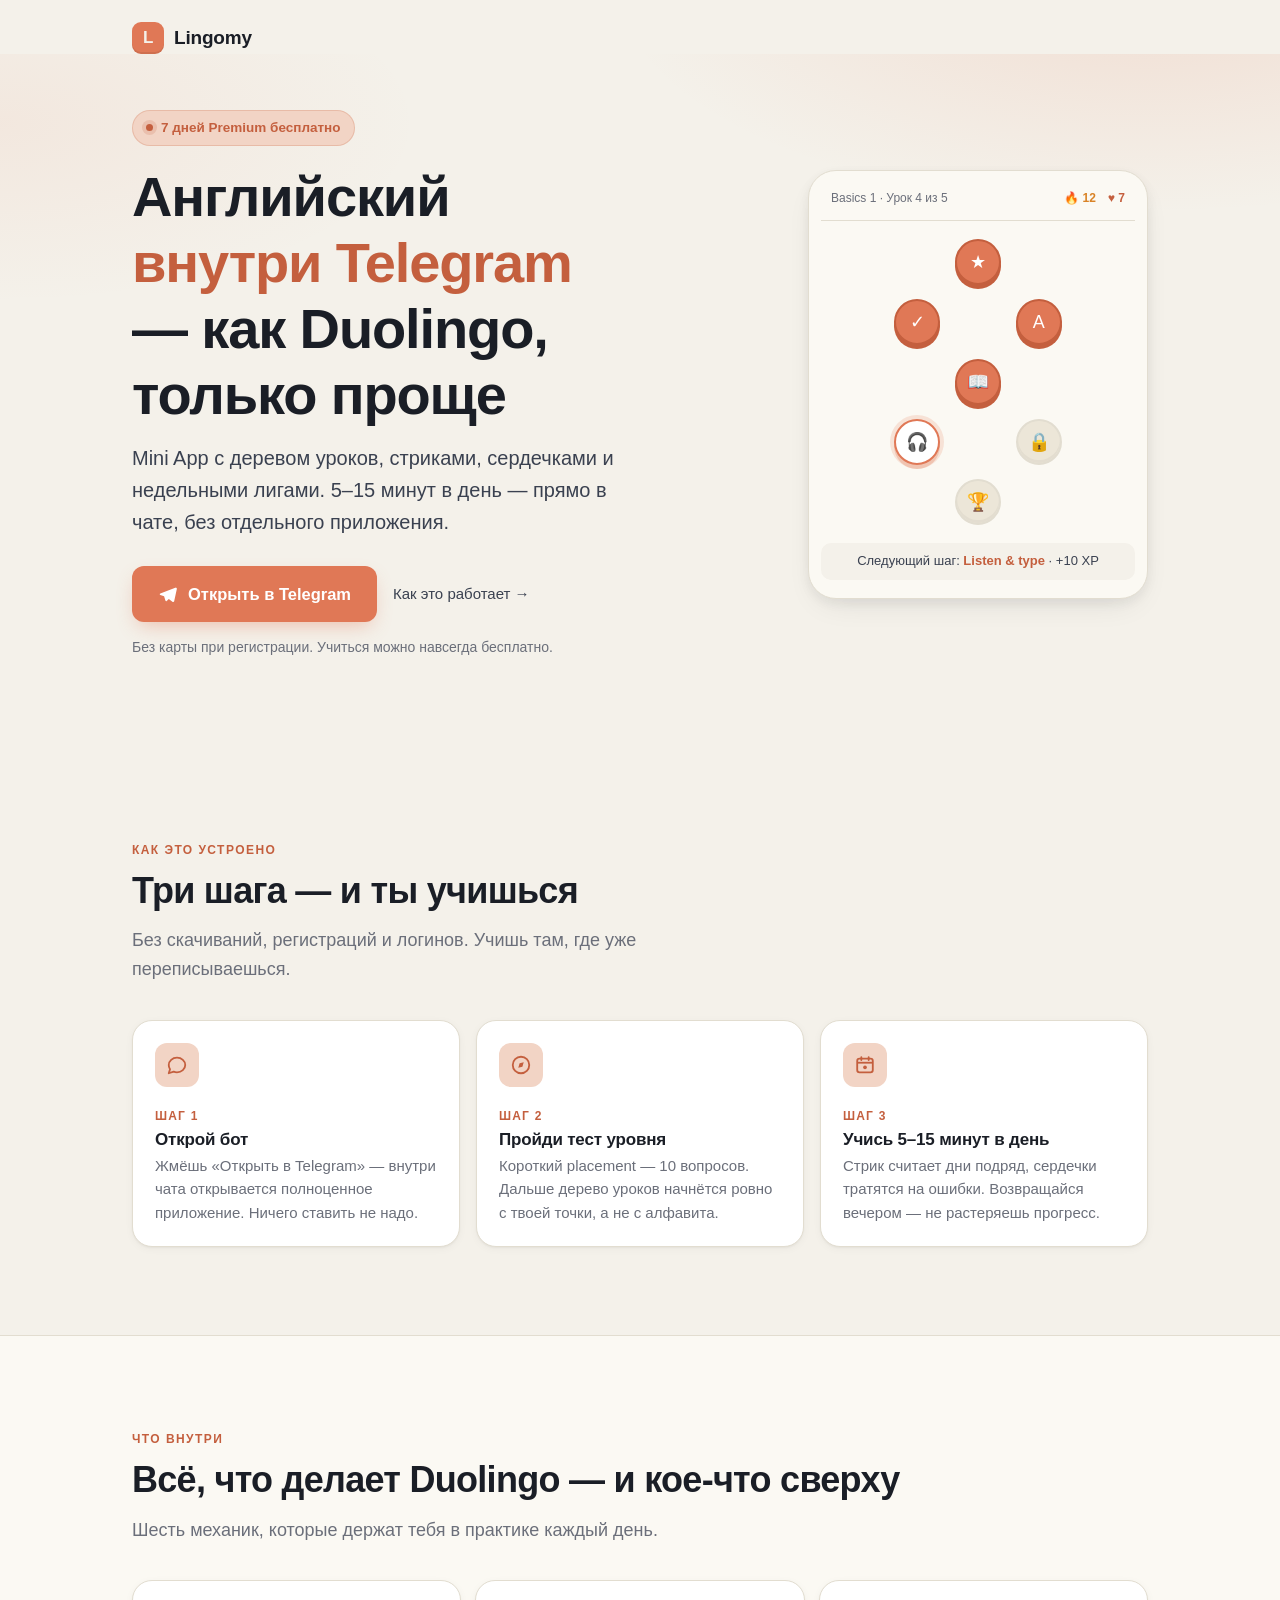
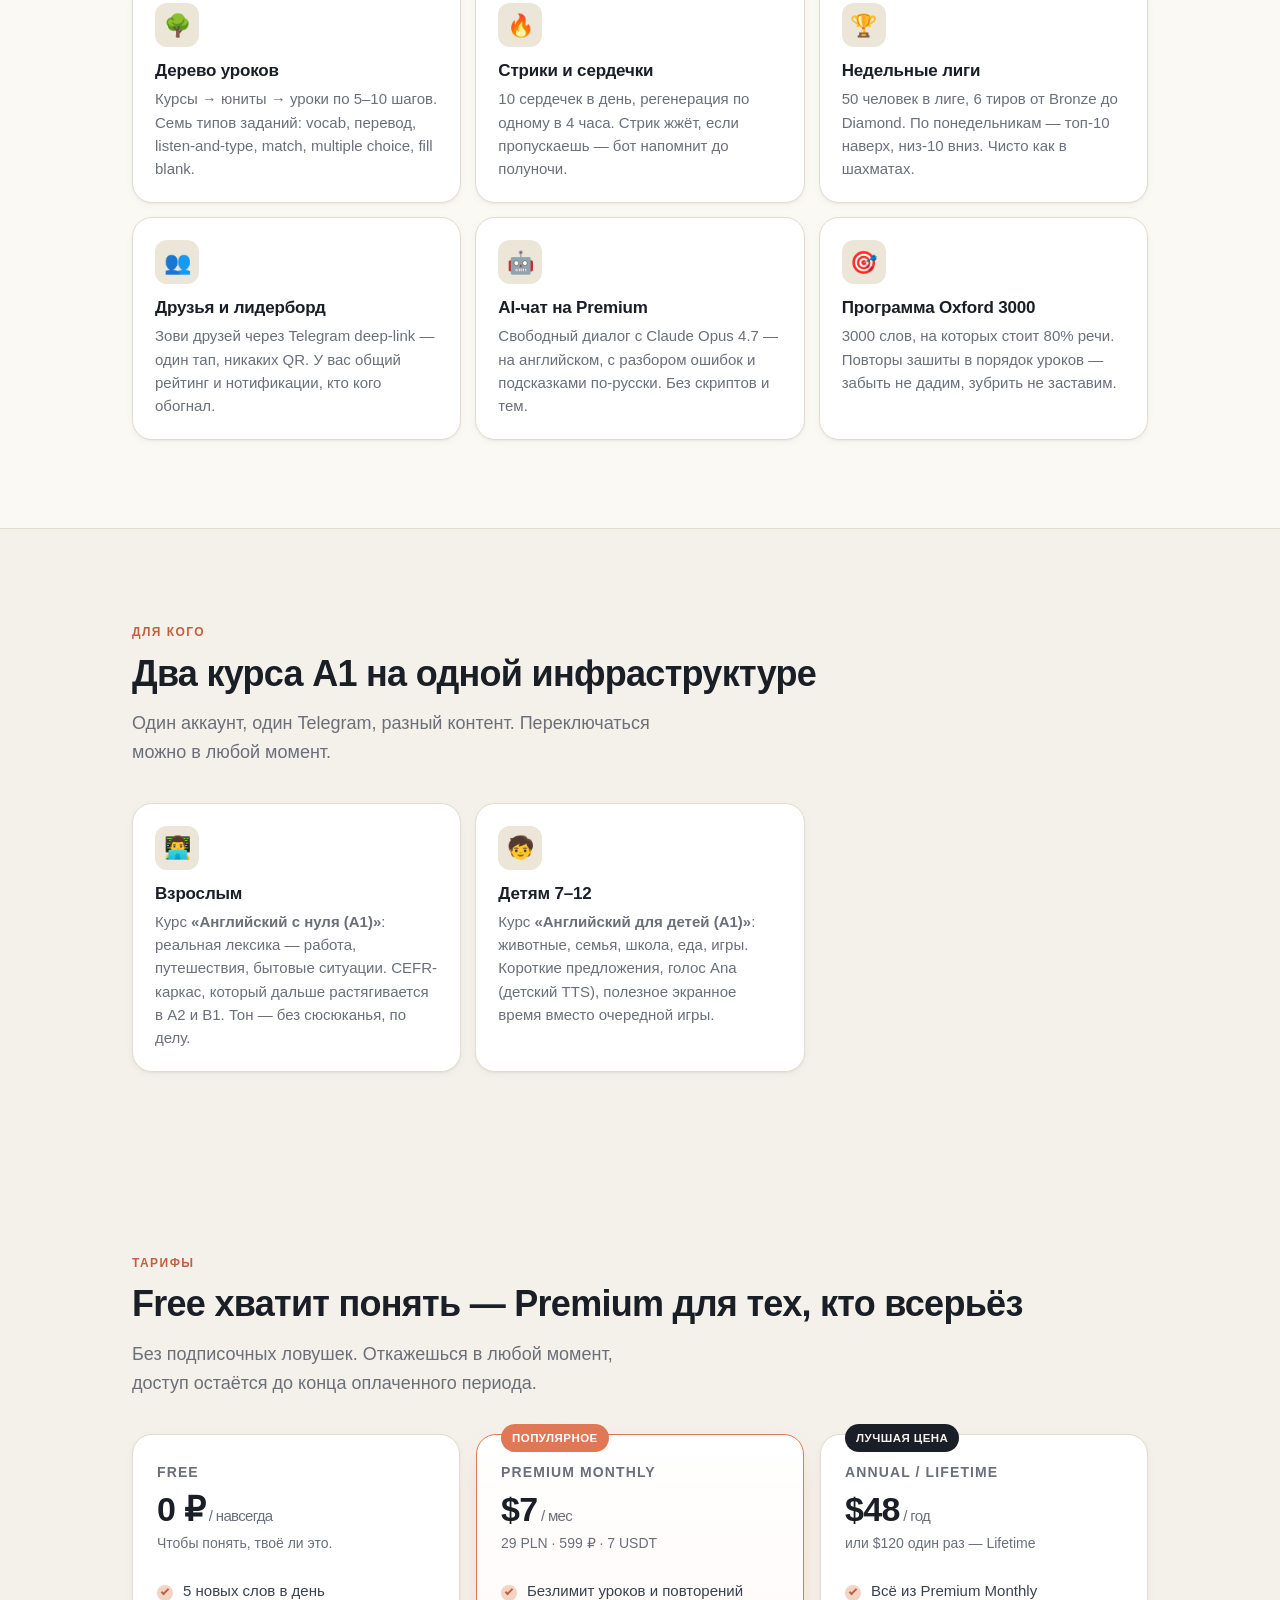
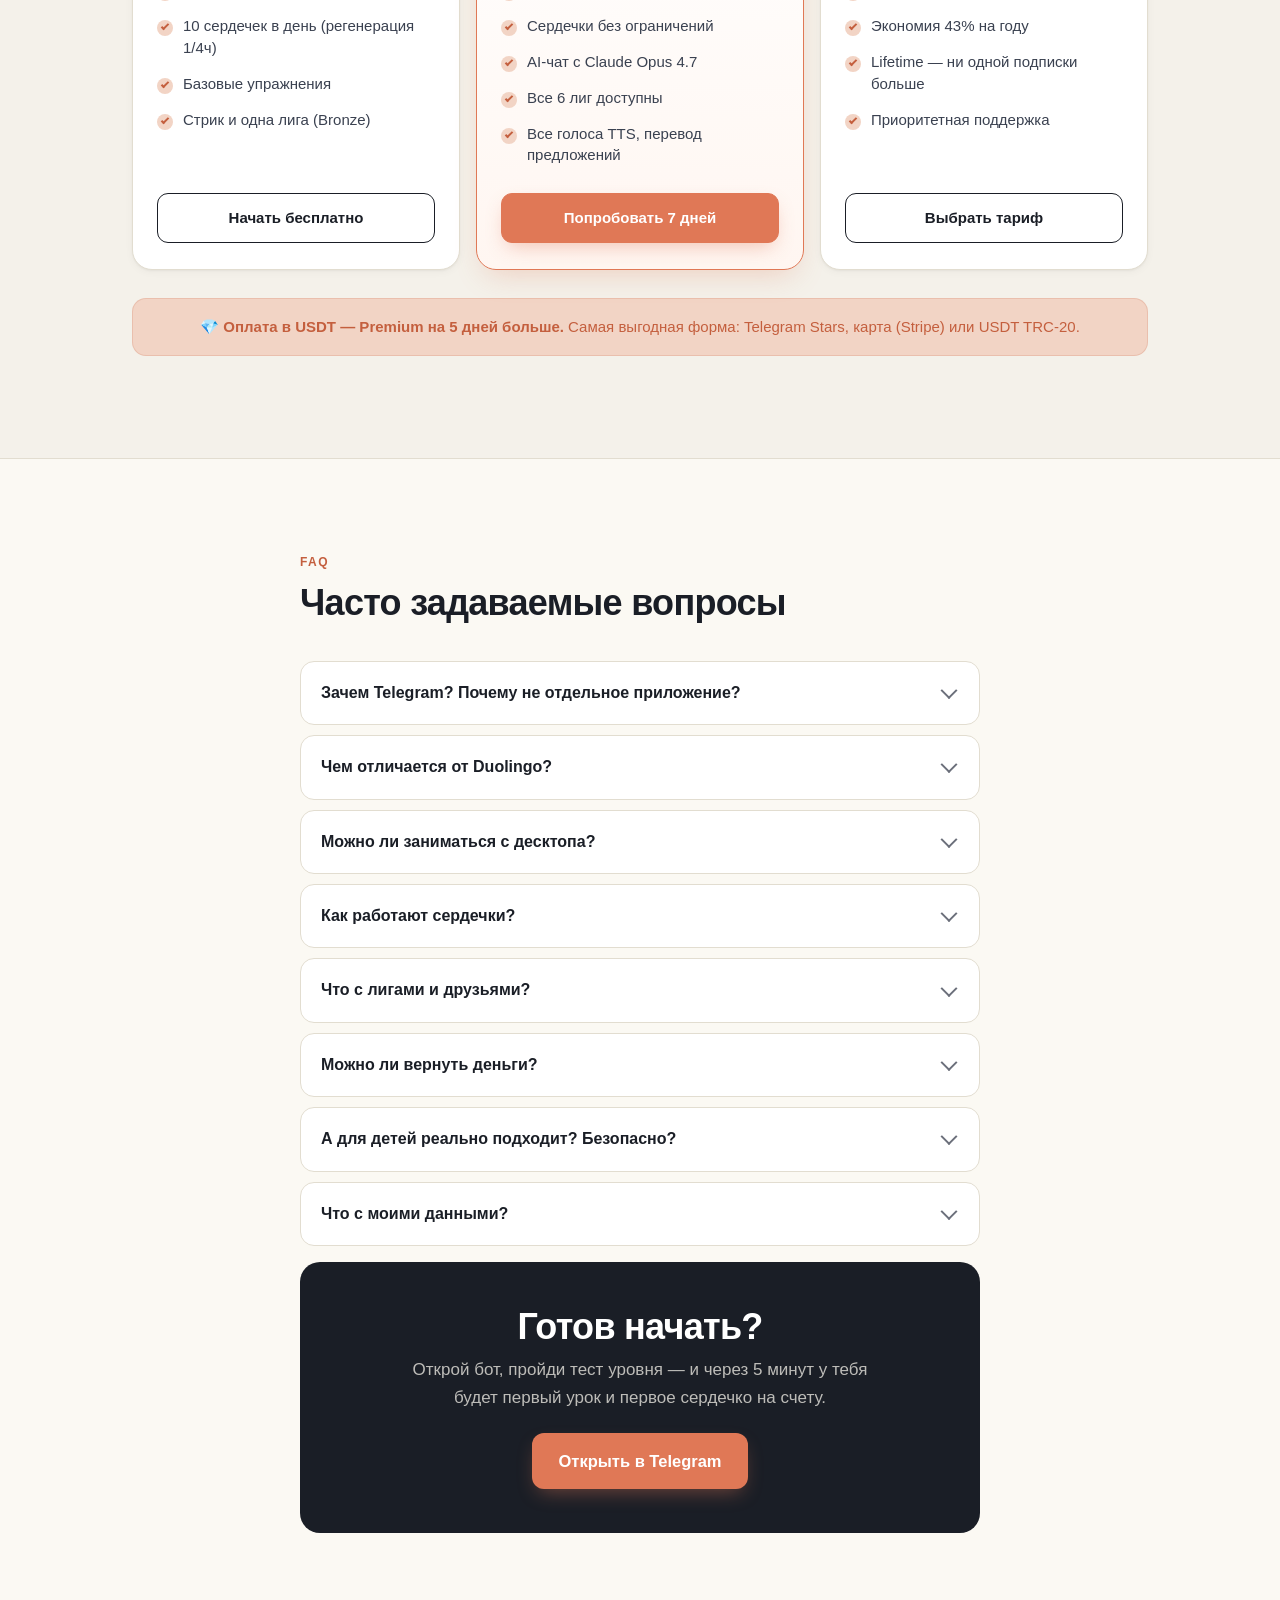
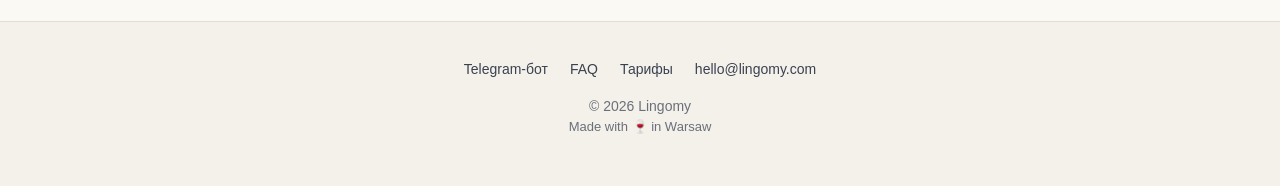
==== commit 9974a9fd: "feat: introduce kids A1 course in landing (Sprint 3) Sprint 3 — Lingomy now ships two A1 courses (ad" ====
--- a/index.html
+++ b/index.html
@@ -3,16 +3,16 @@
 <head>
 <meta charset="utf-8">
 <meta name="viewport" content="width=device-width,initial-scale=1,viewport-fit=cover">
-<title>Lingomy — английский внутри Telegram</title>
-<meta name="description" content="Mini App в Telegram: дерево уроков, стрики, сердечки, недельные лиги, AI-чат. Учи английский с русского — 5–15 минут в день. 7 дней Premium бесплатно.">
+<title>Lingomy — английский внутри Telegram, для взрослых и детей</title>
+<meta name="description" content="Mini App в Telegram: дерево уроков, стрики, сердечки, недельные лиги, AI-чат. Два курса A1 — для взрослых и для детей 7–12. Учи английский с русского по 5–15 минут в день. 7 дней Premium бесплатно.">
 <meta name="theme-color" content="#E07856">
 <meta name="color-scheme" content="light">
 
 <!-- Open Graph -->
 <meta property="og:type" content="website">
 <meta property="og:url" content="https://lingomy.com/">
-<meta property="og:title" content="Lingomy — английский внутри Telegram">
-<meta property="og:description" content="Mini App: дерево уроков, стрики, сердечки, лиги, AI-чат. 5–15 минут в день, 7 дней Premium бесплатно.">
+<meta property="og:title" content="Lingomy — английский внутри Telegram, для взрослых и детей">
+<meta property="og:description" content="Mini App: два курса A1 (для взрослых и для детей 7–12), дерево уроков, стрики, лиги, AI-чат. 5–15 минут в день, 7 дней Premium бесплатно.">
 <meta property="og:locale" content="ru_RU">
 <meta property="og:site_name" content="Lingomy">
 <meta name="twitter:card" content="summary_large_image">
@@ -523,7 +523,7 @@
 
         <div class="cta-row">
           <!-- TODO: подставить настоящий username бота, когда зарегистрируем -->
-          <a class="cta" href="https://t.me/LingomyBot?startapp=landing" target="_blank" rel="noopener">
+          <a class="cta" href="https://t.me/lingomy_bot?startapp=landing" target="_blank" rel="noopener">
             <svg width="20" height="20" viewBox="0 0 24 24" fill="none" aria-hidden="true">
               <path d="M21.5 4.3 2.8 11.4c-.9.3-.9 1.6 0 1.9l4.5 1.4 1.7 5.4c.2.6.9.8 1.4.3l2.6-2.4 4.7 3.5c.6.5 1.5.1 1.7-.7l3.2-14.7c.2-.9-.7-1.7-1.6-1.4Z" fill="currentColor"/>
             </svg>
@@ -654,6 +654,30 @@
         <div class="card-emoji" aria-hidden="true">🎯</div>
         <h3>Программа Oxford 3000</h3>
         <p>3000 слов, на которых стоит 80% речи. Повторы зашиты в порядок уроков — забыть не дадим, зубрить не заставим.</p>
+      </div>
+    </div>
+  </div>
+</section>
+
+<!-- Audience split — added in Sprint 3 when the kids A1 course shipped. -->
+<section id="audience">
+  <div class="wrap wrap-wide">
+    <div class="section-head">
+      <span class="eyebrow">Для кого</span>
+      <h2>Два курса A1 на одной инфраструктуре</h2>
+      <p class="lead">Один аккаунт, один Telegram, разный контент. Переключаться можно в любой момент.</p>
+    </div>
+
+    <div class="cards">
+      <div class="card">
+        <div class="card-emoji" aria-hidden="true">👨‍💻</div>
+        <h3>Взрослым</h3>
+        <p>Курс <b>«Английский с нуля (A1)»</b>: реальная лексика — работа, путешествия, бытовые ситуации. CEFR-каркас, который дальше растягивается в A2 и B1. Тон — без сюсюканья, по делу.</p>
+      </div>
+      <div class="card">
+        <div class="card-emoji" aria-hidden="true">🧒</div>
+        <h3>Детям 7–12</h3>
+        <p>Курс <b>«Английский для детей (A1)»</b>: животные, семья, школа, еда, игры. Короткие предложения, голос Ana (детский TTS), полезное экранное время вместо очередной игры.</p>
       </div>
     </div>
   </div>
@@ -678,7 +702,7 @@
           <li>Базовые упражнения</li>
           <li>Стрик и одна лига (Bronze)</li>
         </ul>
-        <a class="plan-cta" href="https://t.me/LingomyBot?startapp=landing" target="_blank" rel="noopener">Начать бесплатно</a>
+        <a class="plan-cta" href="https://t.me/lingomy_bot?startapp=landing" target="_blank" rel="noopener">Начать бесплатно</a>
       </div>
 
       <div class="plan featured">
@@ -693,7 +717,7 @@
           <li>Все 6 лиг доступны</li>
           <li>Все голоса TTS, перевод предложений</li>
         </ul>
-        <a class="plan-cta" href="https://t.me/LingomyBot?startapp=landing" target="_blank" rel="noopener">Попробовать 7 дней</a>
+        <a class="plan-cta" href="https://t.me/lingomy_bot?startapp=landing" target="_blank" rel="noopener">Попробовать 7 дней</a>
       </div>
 
       <div class="plan">
@@ -707,7 +731,7 @@
           <li>Lifetime — ни одной подписки больше</li>
           <li>Приоритетная поддержка</li>
         </ul>
-        <a class="plan-cta" href="https://t.me/LingomyBot?startapp=landing" target="_blank" rel="noopener">Выбрать тариф</a>
+        <a class="plan-cta" href="https://t.me/lingomy_bot?startapp=landing" target="_blank" rel="noopener">Выбрать тариф</a>
       </div>
     </div>
 
@@ -750,6 +774,10 @@
         <p>Да, в течение 7 дней с момента покупки — без вопросов и объяснений. Это касается всех тарифов, включая Lifetime. Пиши в поддержку прямо из бота.</p>
       </details>
       <details>
+        <summary>А для детей реально подходит? Безопасно?</summary>
+        <p>Курс «Английский для детей (A1)» — отдельный контент: животные, семья, школа, еда, игры. Никаких взрослых тем (работа, деньги, отношения). Предложения короткие (5–7 слов), голос — детский. Внутри Telegram, без рекламы и встроенных покупок: ребёнок не попадёт случайно ни в магазин, ни на сторонние ссылки. Родитель платит со своего Telegram-аккаунта.</p>
+      </details>
+      <details>
         <summary>Что с моими данными?</summary>
         <p>Храним только то, что нужно для работы: Telegram-ID, прогресс уроков, историю платежей. Не продаём, не передаём третьим лицам. Удалить всё одной командой — <code>/delete_my_data</code>. Подробности — на <a href="/privacy">странице конфиденциальности</a> <em>(скоро)</em>.</p>
       </details>
@@ -758,7 +786,7 @@
     <div class="final">
       <h2>Готов начать?</h2>
       <p>Открой бот, пройди тест уровня — и через 5 минут у тебя будет первый урок и первое сердечко на счету.</p>
-      <a class="cta" href="https://t.me/LingomyBot?startapp=landing" target="_blank" rel="noopener">Открыть в Telegram</a>
+      <a class="cta" href="https://t.me/lingomy_bot?startapp=landing" target="_blank" rel="noopener">Открыть в Telegram</a>
     </div>
   </div>
 </section>
@@ -766,7 +794,7 @@
 <footer>
   <div class="wrap wrap-wide">
     <div class="links">
-      <a href="https://t.me/LingomyBot" target="_blank" rel="noopener">Telegram-бот</a>
+      <a href="https://t.me/lingomy_bot" target="_blank" rel="noopener">Telegram-бот</a>
       <a href="#faq">FAQ</a>
       <a href="#pricing">Тарифы</a>
       <a href="mailto:hello@lingomy.com">hello@lingomy.com</a>
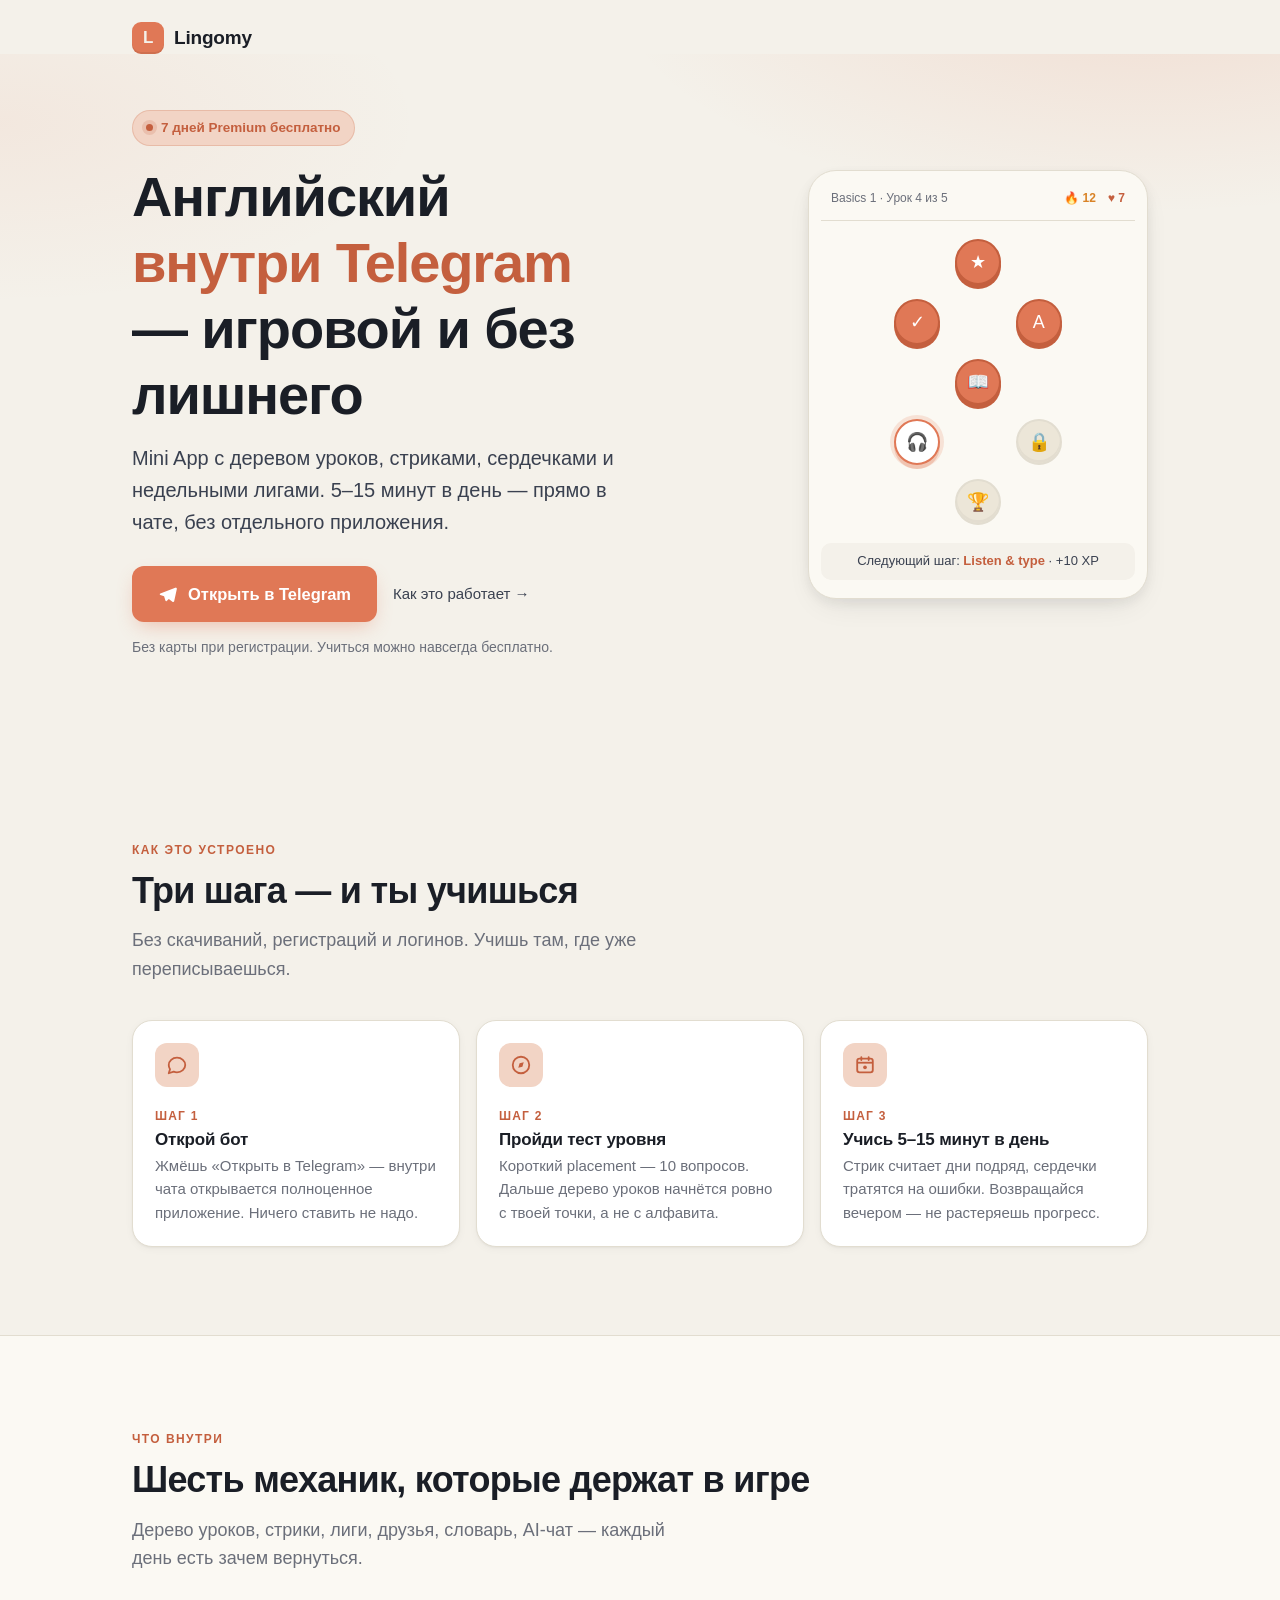
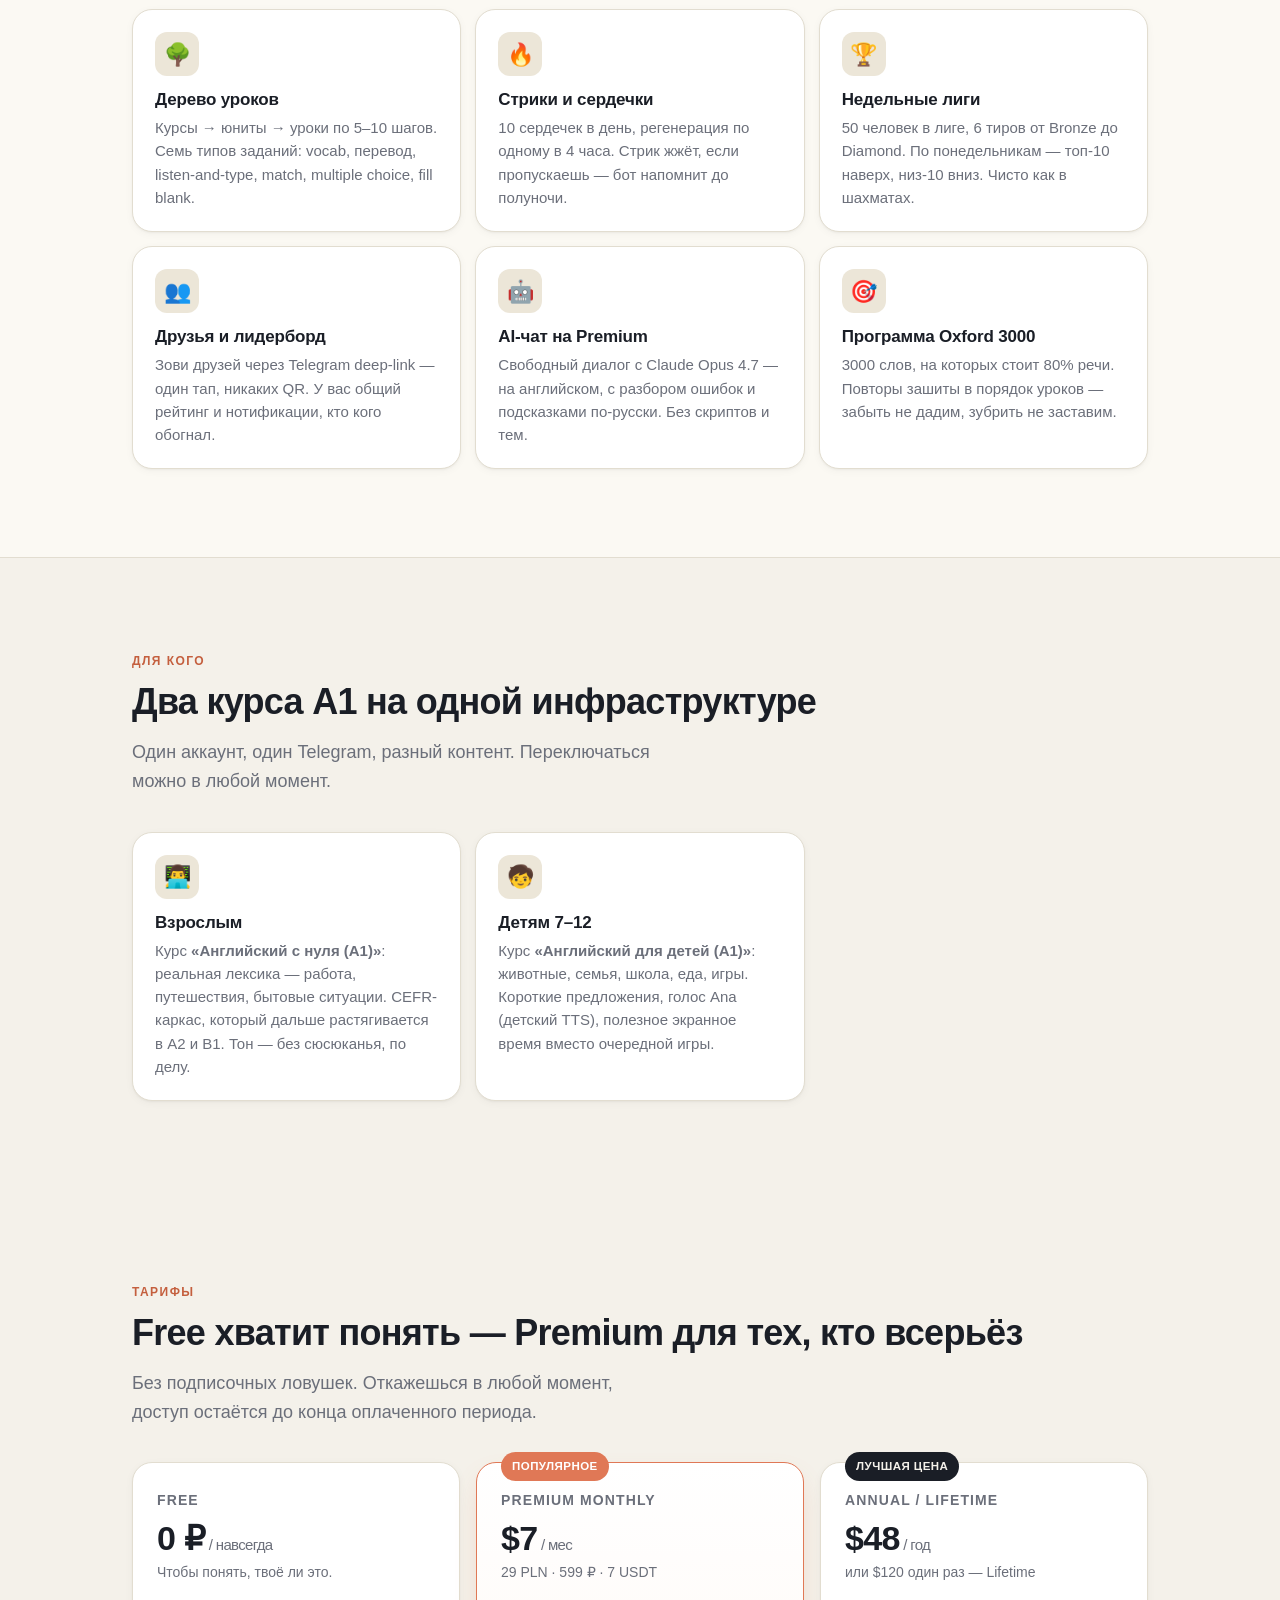
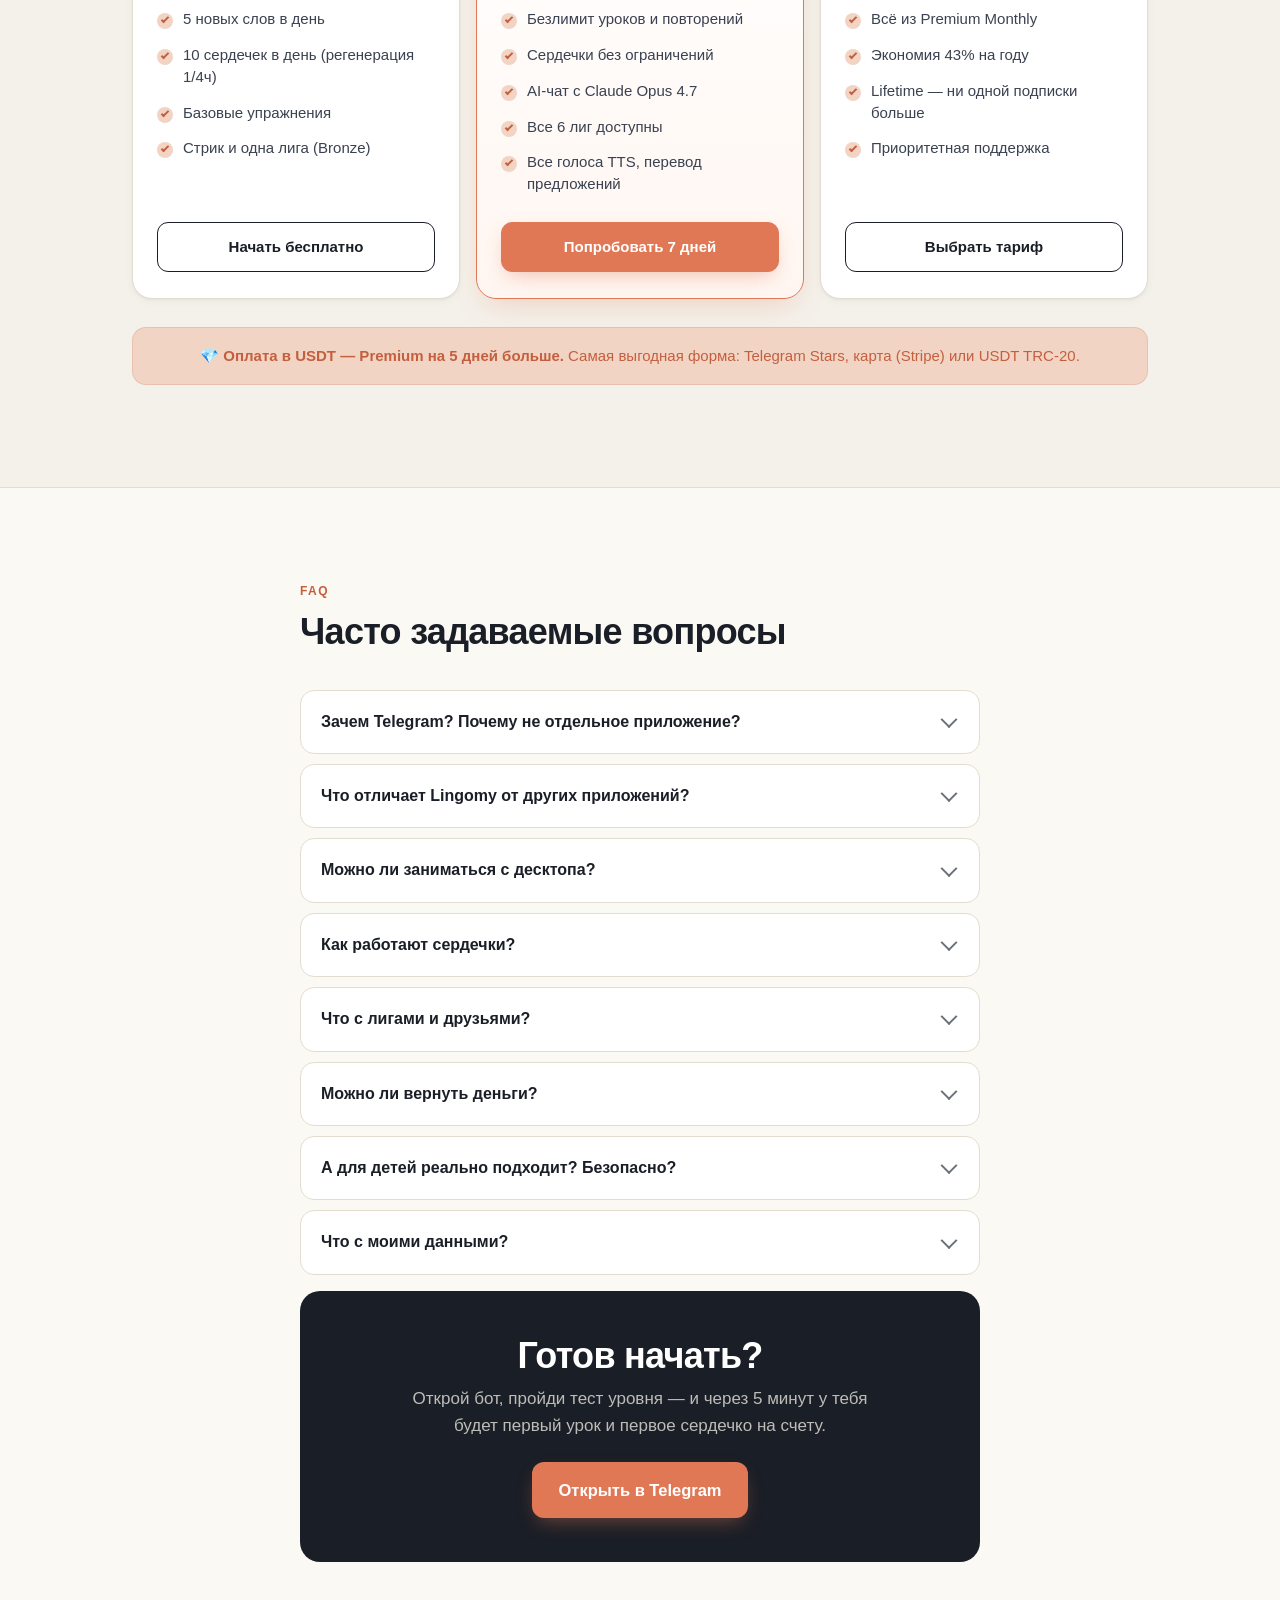
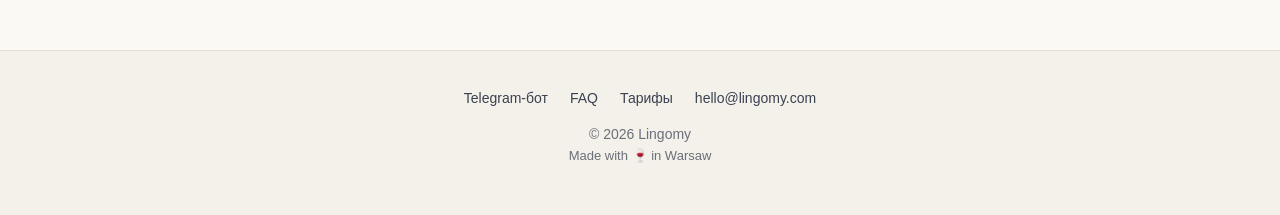
==== commit 445e2153: "copy: drop Duolingo references from hero, features, FAQ Three spots cleaned: * Hero H1: 'как Duoling" ====
--- a/index.html
+++ b/index.html
@@ -515,7 +515,7 @@
     <div class="hero-grid">
       <div>
         <span class="pill"><span class="dot" aria-hidden="true"></span> 7 дней Premium бесплатно</span>
-        <h1>Английский <span class="accent">внутри Telegram</span> — как Duolingo, только проще</h1>
+        <h1>Английский <span class="accent">внутри Telegram</span> — игровой и без лишнего</h1>
         <p class="sub">
           Mini App с деревом уроков, стриками, сердечками и недельными лигами.
           5–15 минут в день — прямо в чате, без отдельного приложения.
@@ -620,8 +620,8 @@
   <div class="wrap wrap-wide">
     <div class="section-head">
       <span class="eyebrow">Что внутри</span>
-      <h2>Всё, что делает Duolingo — и кое-что сверху</h2>
-      <p class="lead">Шесть механик, которые держат тебя в практике каждый день.</p>
+      <h2>Шесть механик, которые держат в игре</h2>
+      <p class="lead">Дерево уроков, стрики, лиги, друзья, словарь, AI-чат — каждый день есть зачем вернуться.</p>
     </div>
 
     <div class="cards">
@@ -754,7 +754,7 @@
         <p>Потому что ещё одно приложение в телефон ставить никто не хочет. Telegram у тебя уже открыт по 30 раз в день — учиться в нём естественно. Никаких регистраций, паролей, восстановлений почты: твой Telegram-аккаунт и есть твой логин.</p>
       </details>
       <details>
-        <summary>Чем отличается от Duolingo?</summary>
+        <summary>Что отличает Lingomy от других приложений?</summary>
         <p>Три вещи. Во-первых, объяснения и интерфейс на русском — без обходных манёвров через английский. Во-вторых, упор на 80/20: словарь Oxford 3000, которым покрывается большинство реальных текстов. В-третьих, Lingomy живёт в Telegram — friends, нотификации, оплата звёздами, всё нативно.</p>
       </details>
       <details>
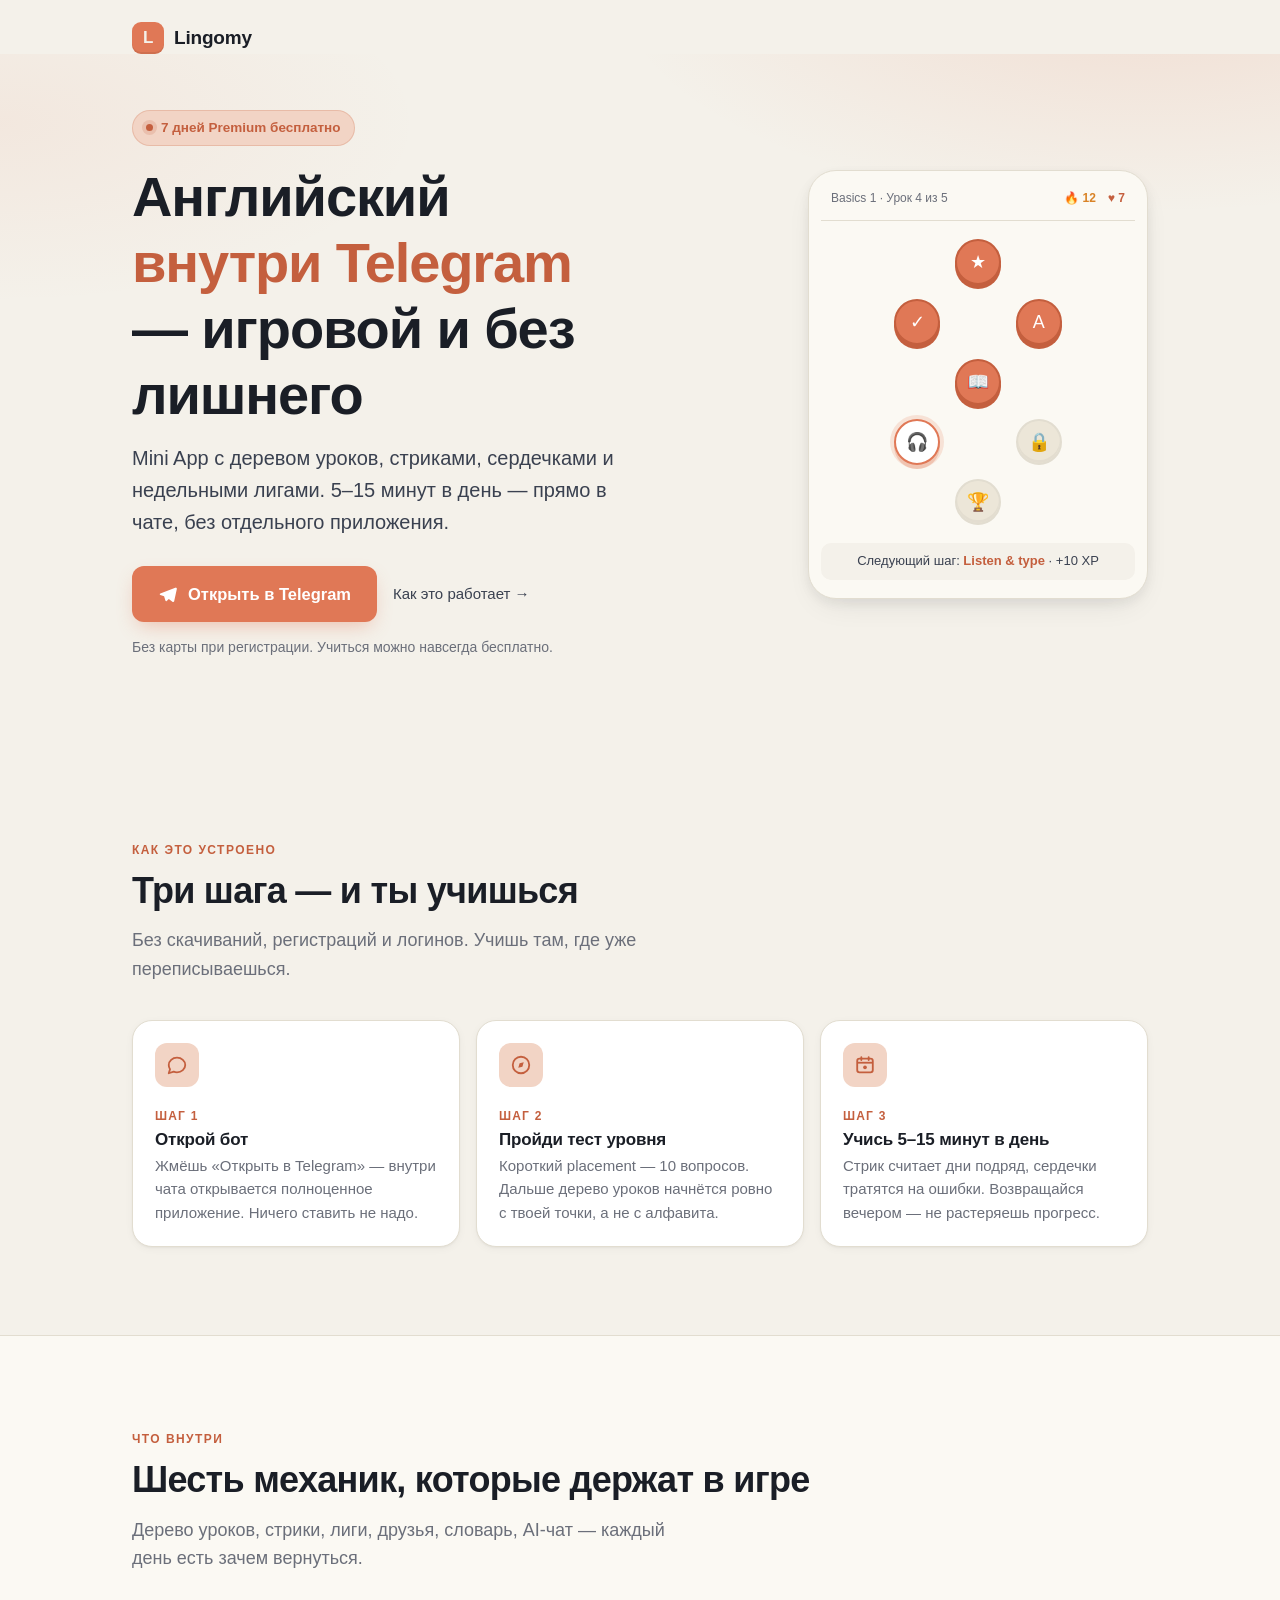
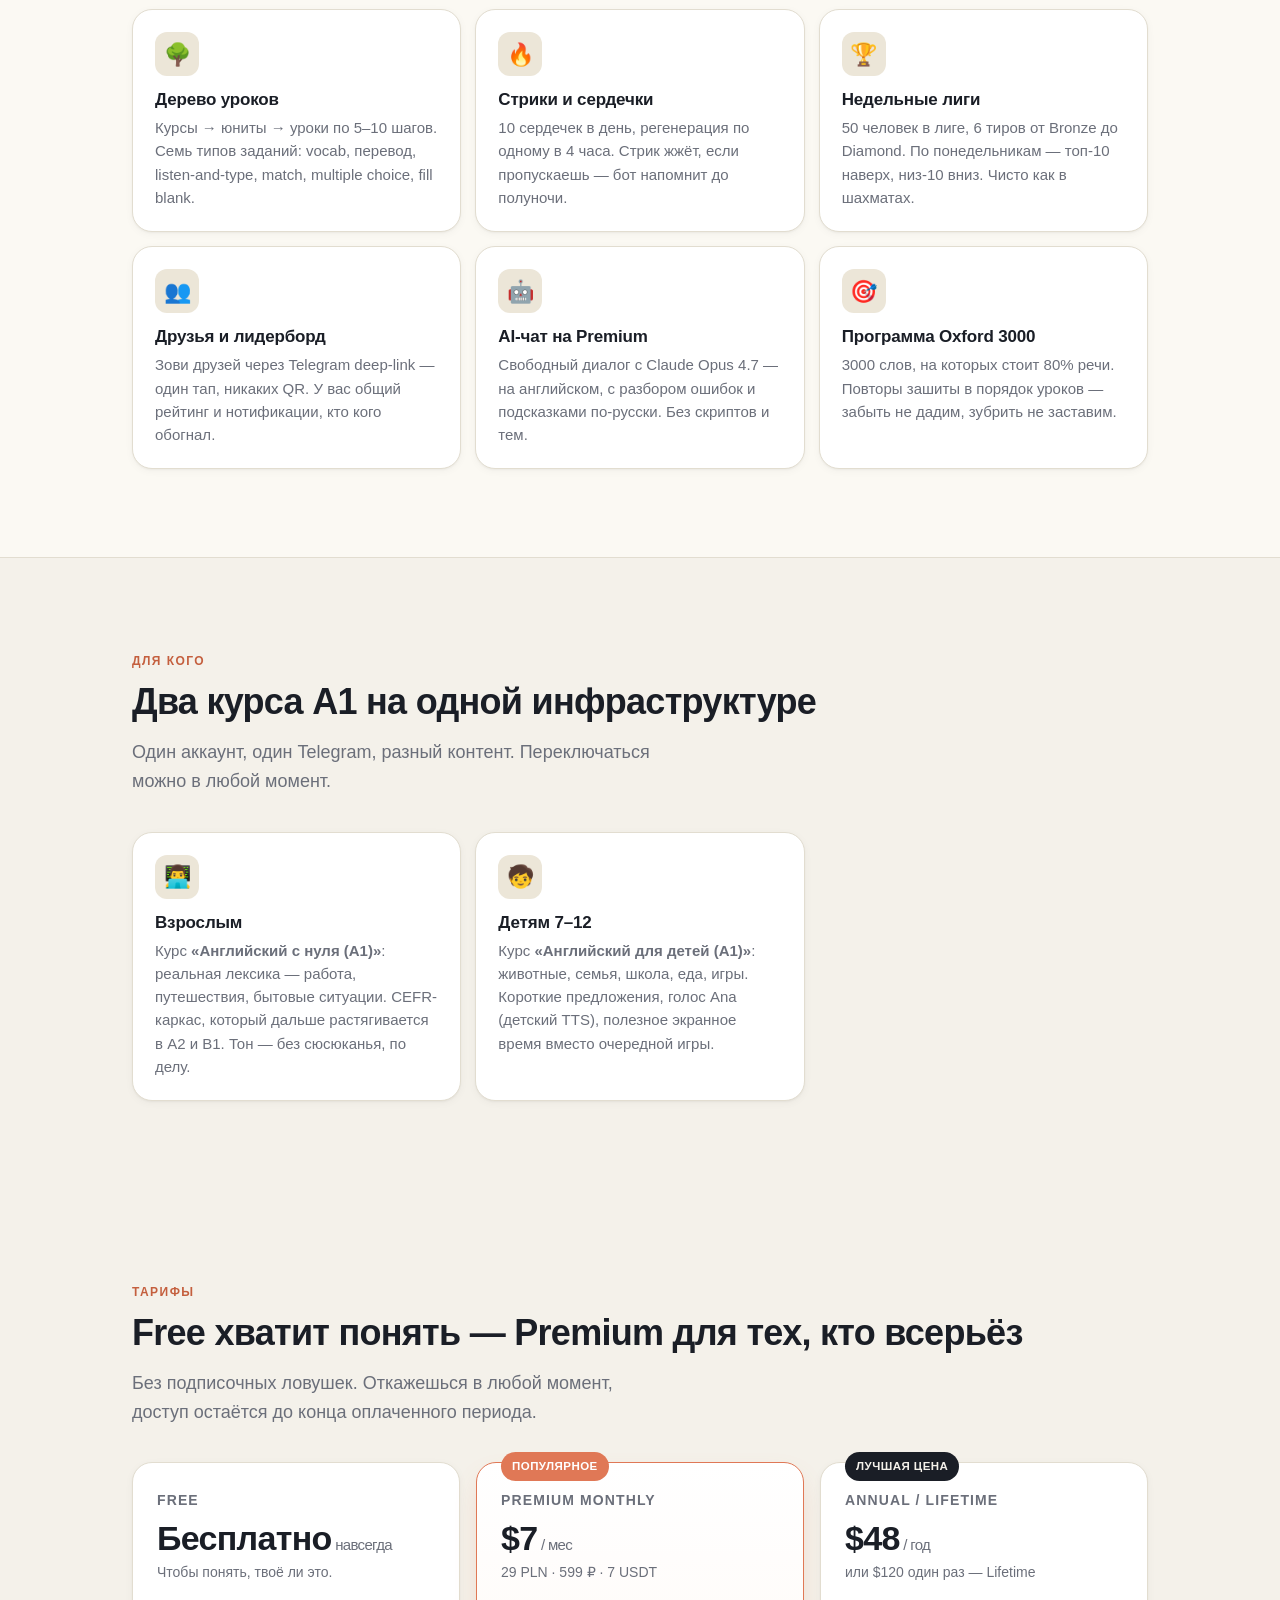
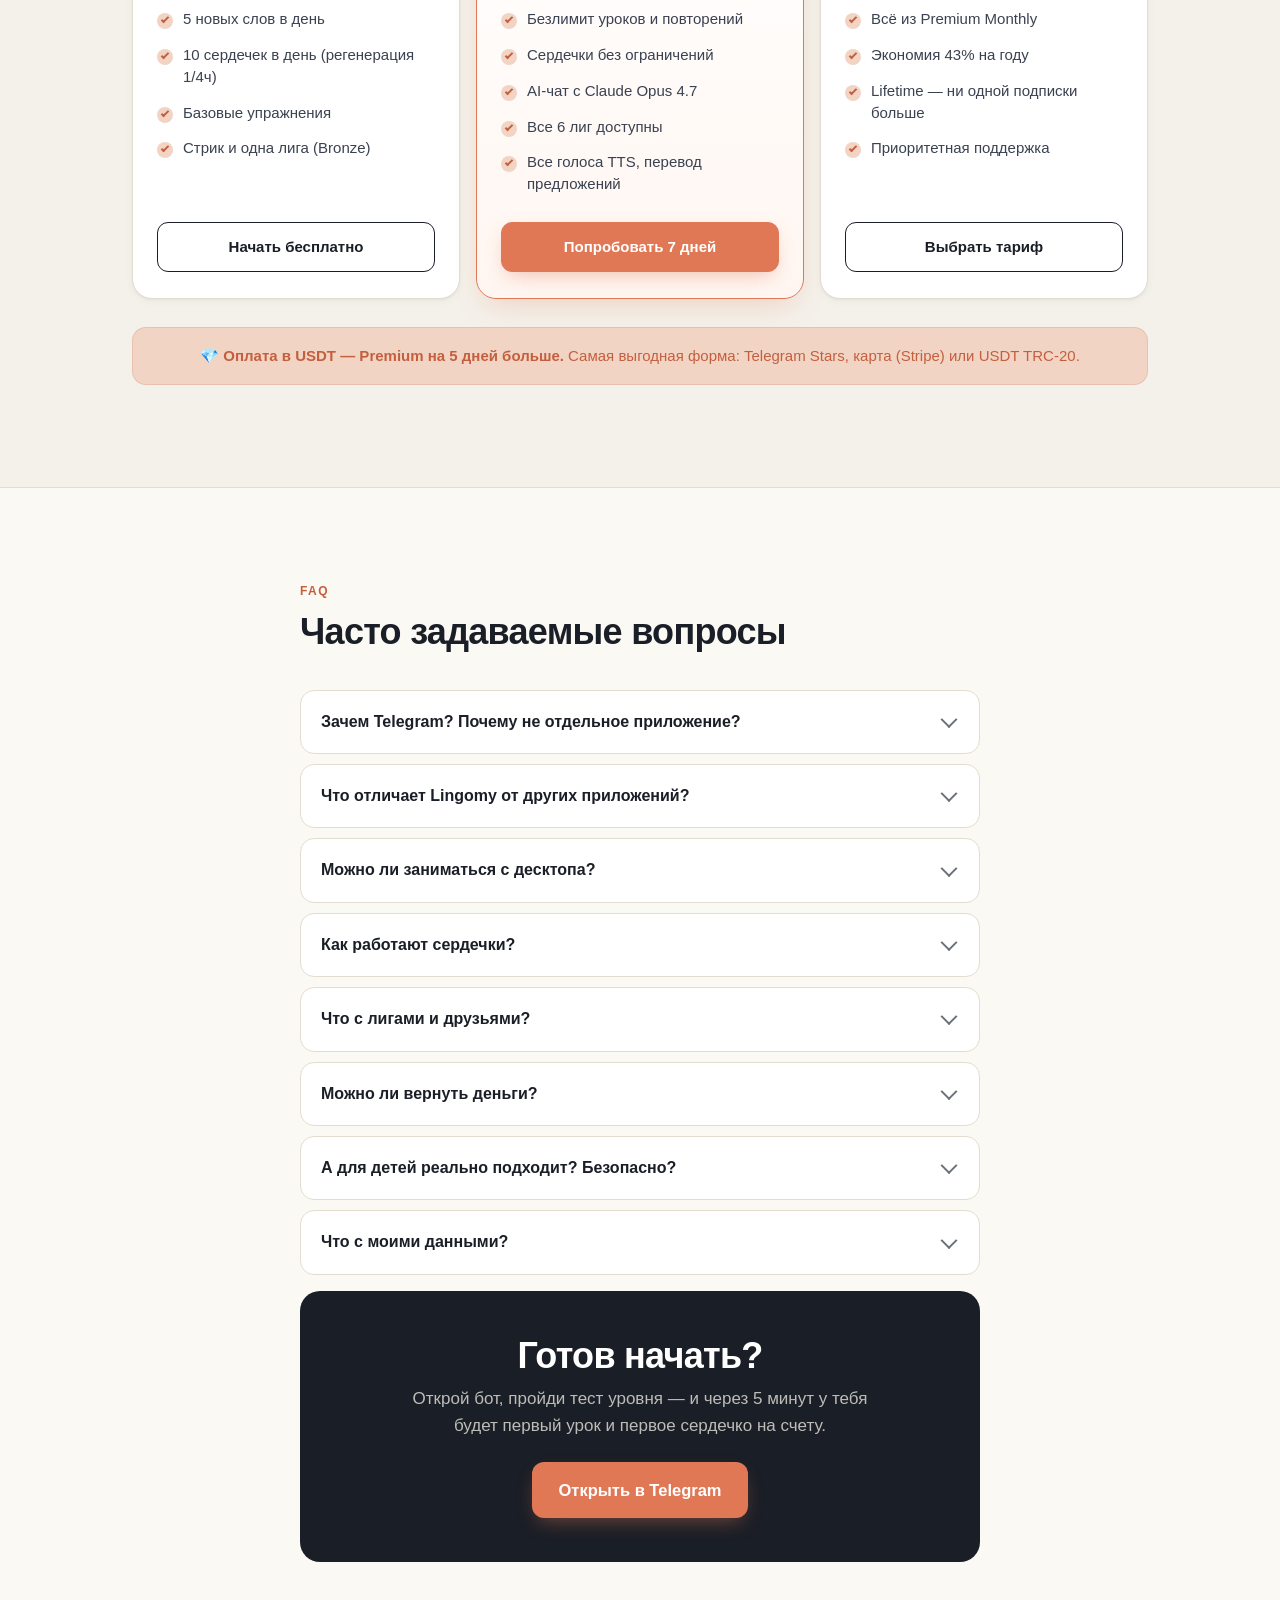
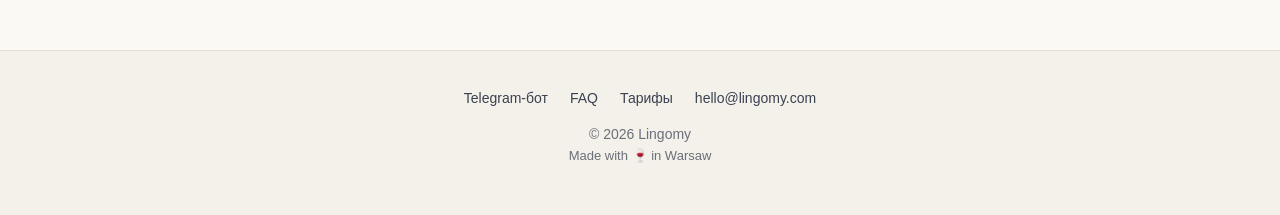
==== commit 5022959e: "copy: drop the bogus '0 ₽' from the Free tier price Free tier showed '0 ₽ / навсегда' while Premium " ====
--- a/index.html
+++ b/index.html
@@ -694,7 +694,7 @@
     <div class="pricing">
       <div class="plan">
         <div class="plan-name">Free</div>
-        <div class="plan-price">0 ₽<small> / навсегда</small></div>
+        <div class="plan-price">Бесплатно<small> навсегда</small></div>
         <div class="plan-tagline">Чтобы понять, твоё ли это.</div>
         <ul>
           <li>5 новых слов в день</li>
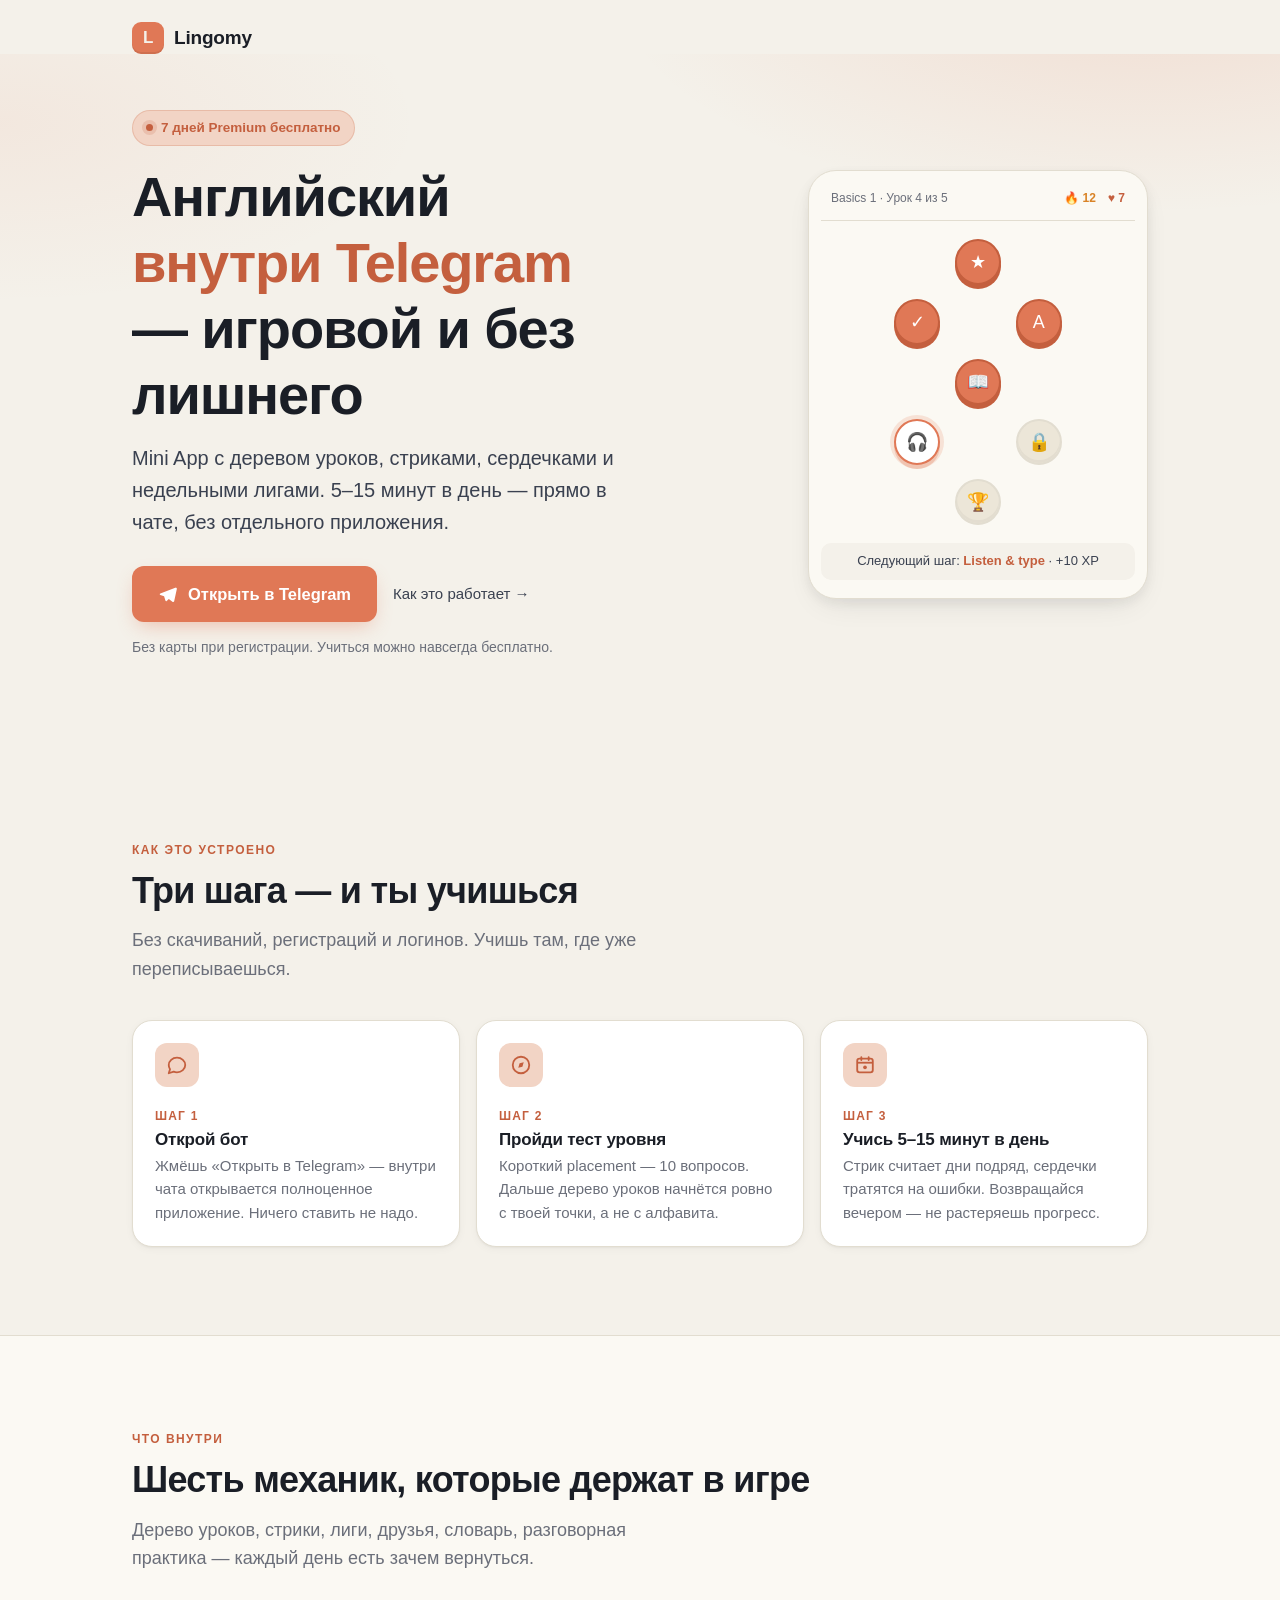
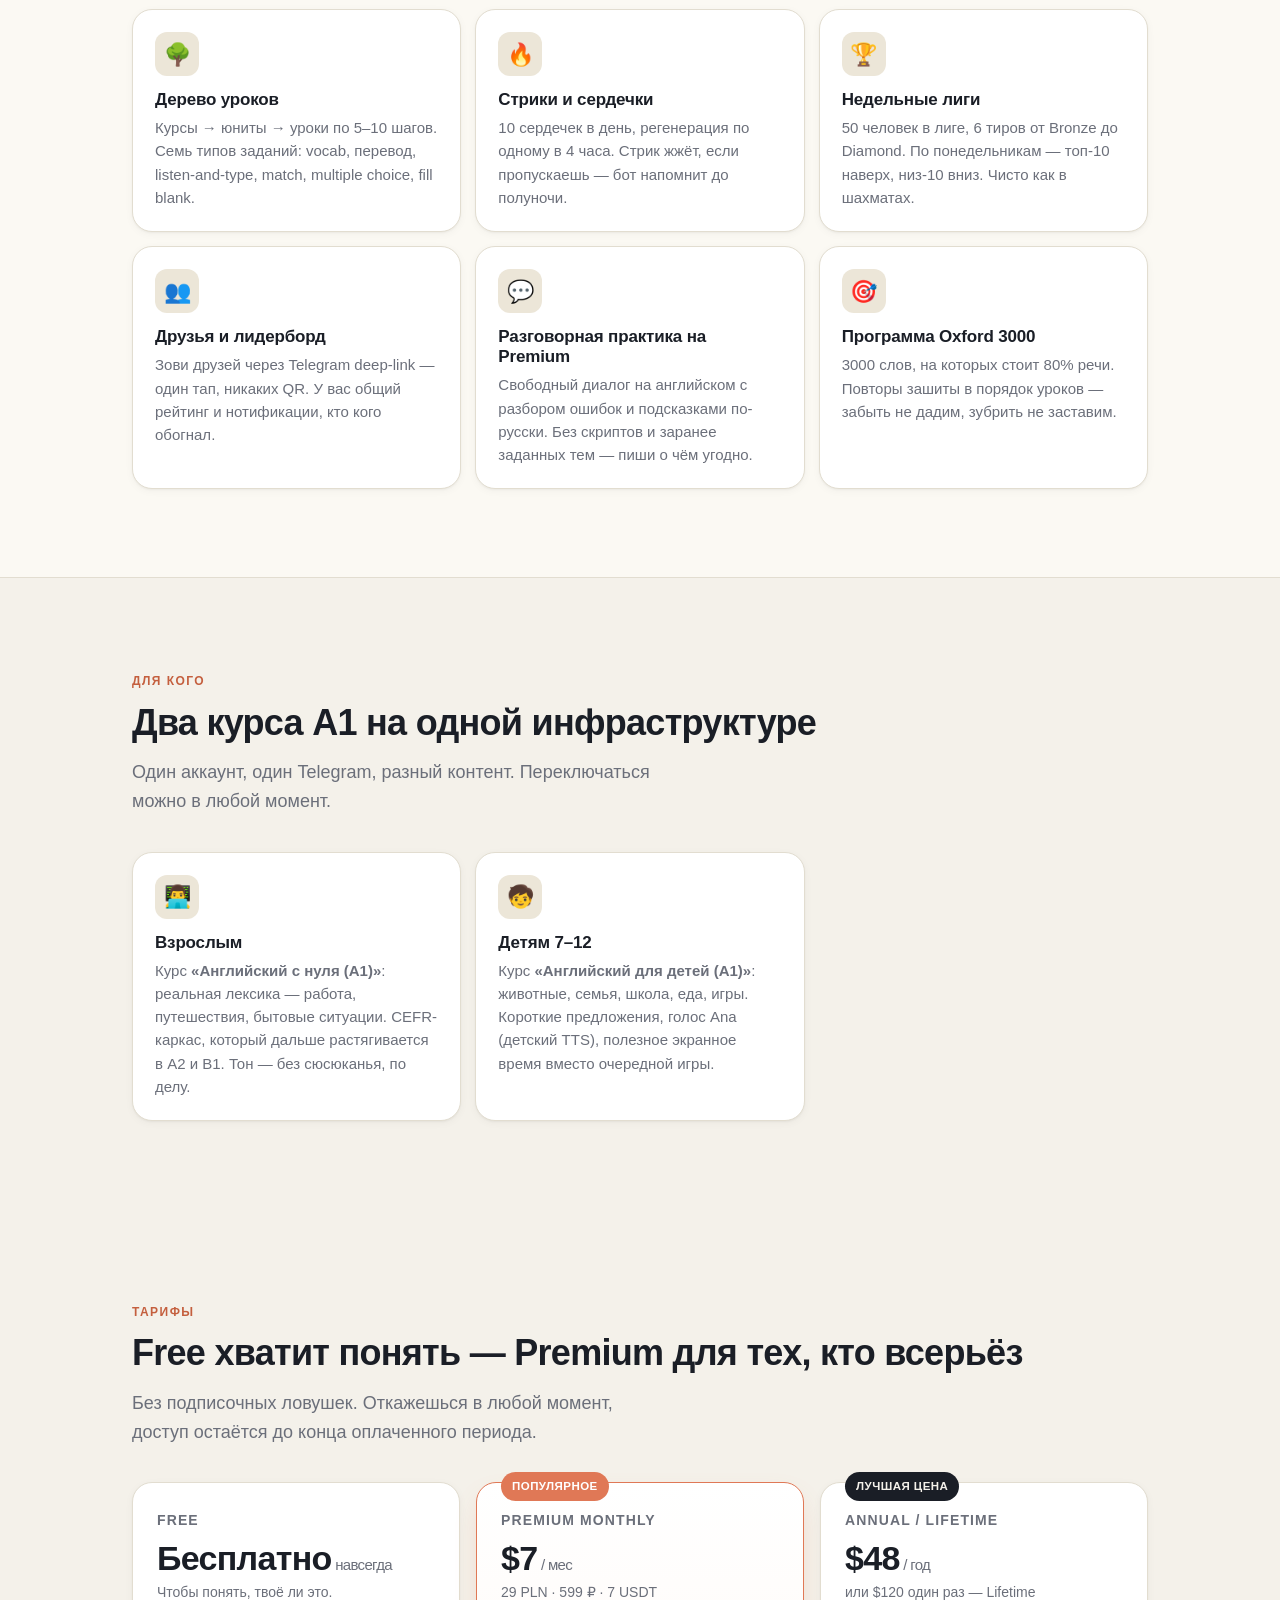
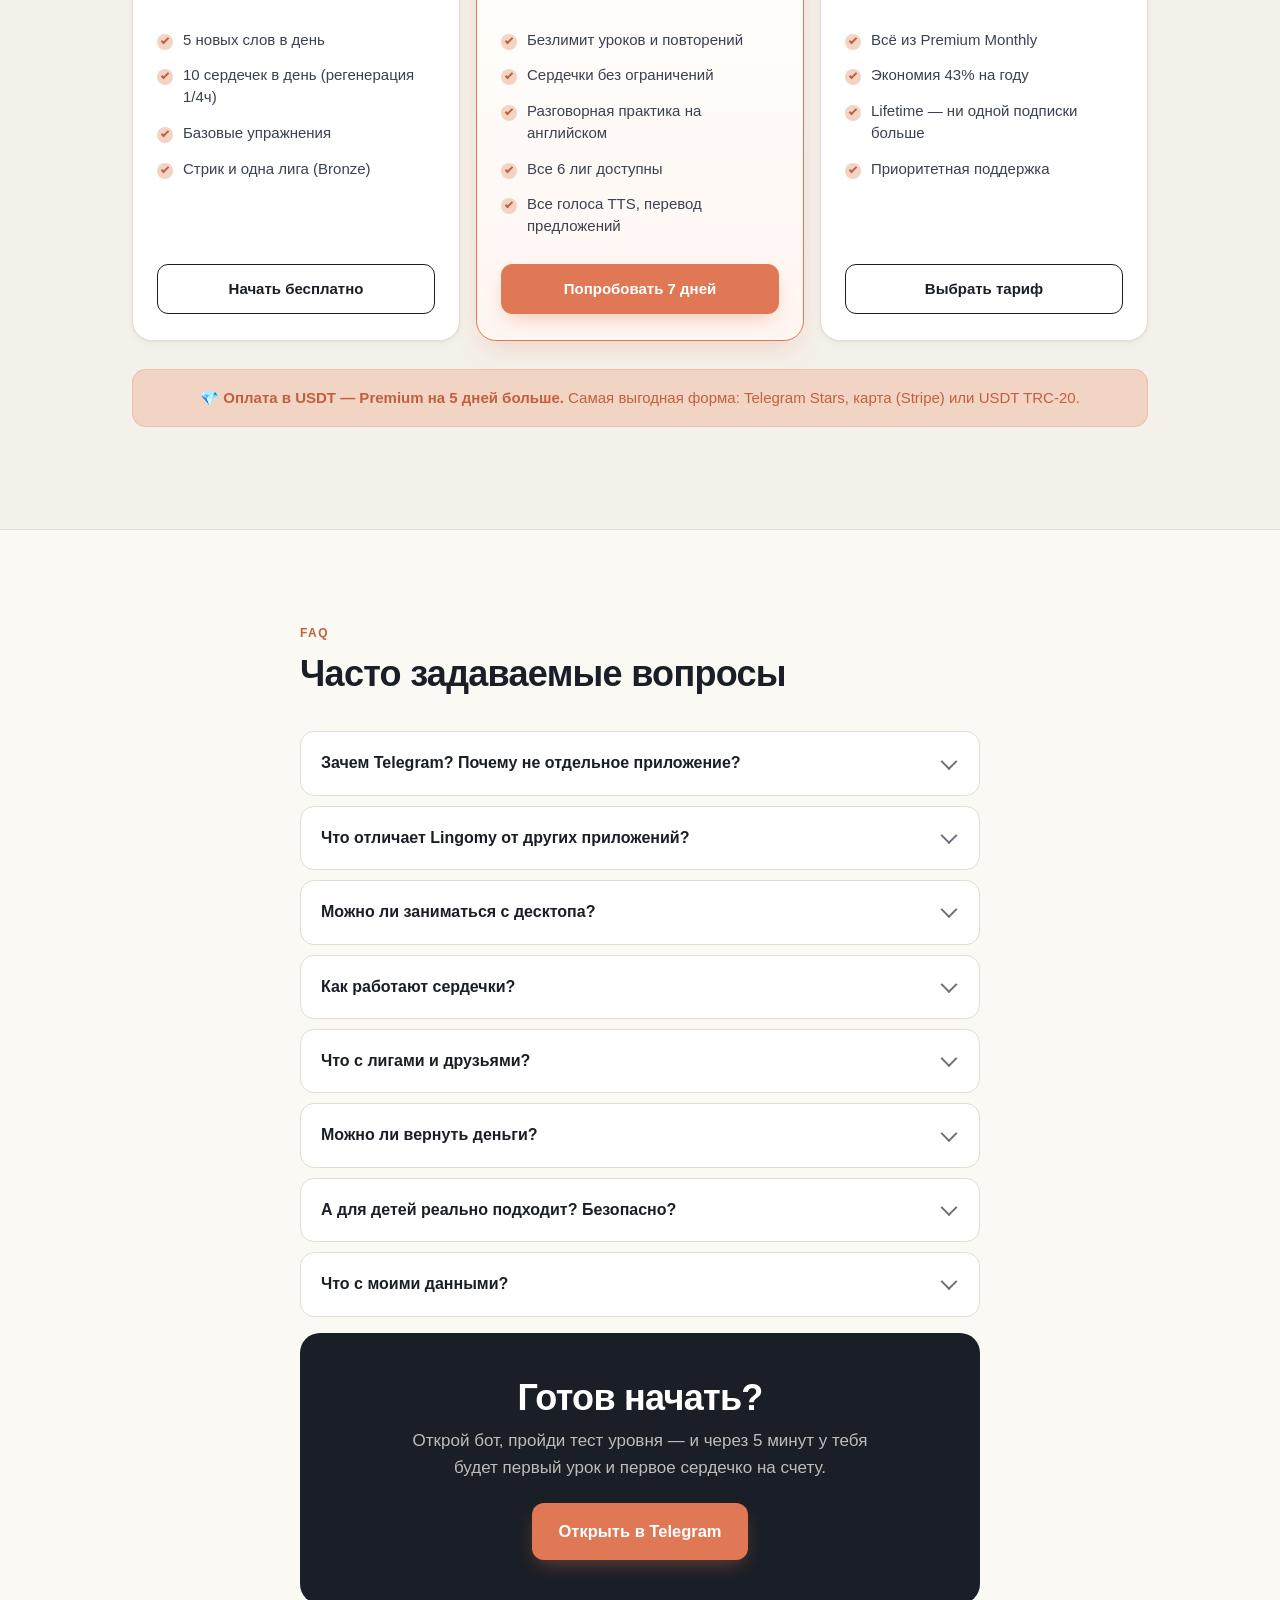
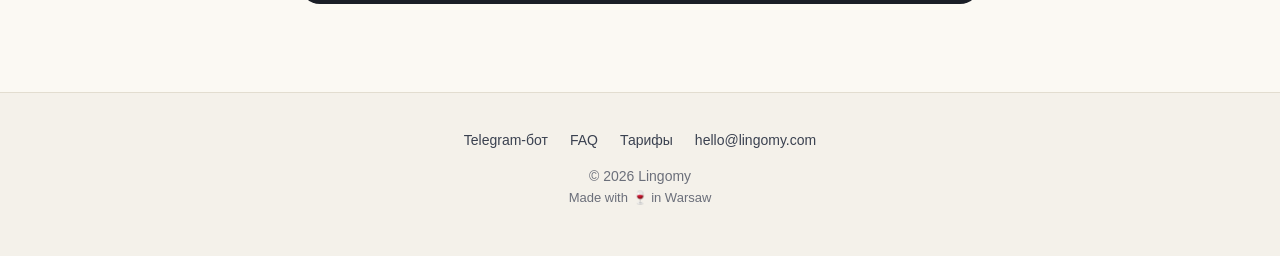
==== commit 5a16a270: "copy: remove AI / Claude mentions from landing User wants the AI layer to stay invisible to visitors" ====
--- a/index.html
+++ b/index.html
@@ -4,7 +4,7 @@
 <meta charset="utf-8">
 <meta name="viewport" content="width=device-width,initial-scale=1,viewport-fit=cover">
 <title>Lingomy — английский внутри Telegram, для взрослых и детей</title>
-<meta name="description" content="Mini App в Telegram: дерево уроков, стрики, сердечки, недельные лиги, AI-чат. Два курса A1 — для взрослых и для детей 7–12. Учи английский с русского по 5–15 минут в день. 7 дней Premium бесплатно.">
+<meta name="description" content="Mini App в Telegram: дерево уроков, стрики, сердечки, недельные лиги, разговорная практика. Два курса A1 — для взрослых и для детей 7–12. Учи английский с русского по 5–15 минут в день. 7 дней Premium бесплатно.">
 <meta name="theme-color" content="#E07856">
 <meta name="color-scheme" content="light">
 
@@ -12,7 +12,7 @@
 <meta property="og:type" content="website">
 <meta property="og:url" content="https://lingomy.com/">
 <meta property="og:title" content="Lingomy — английский внутри Telegram, для взрослых и детей">
-<meta property="og:description" content="Mini App: два курса A1 (для взрослых и для детей 7–12), дерево уроков, стрики, лиги, AI-чат. 5–15 минут в день, 7 дней Premium бесплатно.">
+<meta property="og:description" content="Mini App: два курса A1 (для взрослых и для детей 7–12), дерево уроков, стрики, лиги, разговорная практика. 5–15 минут в день, 7 дней Premium бесплатно.">
 <meta property="og:locale" content="ru_RU">
 <meta property="og:site_name" content="Lingomy">
 <meta name="twitter:card" content="summary_large_image">
@@ -621,7 +621,7 @@
     <div class="section-head">
       <span class="eyebrow">Что внутри</span>
       <h2>Шесть механик, которые держат в игре</h2>
-      <p class="lead">Дерево уроков, стрики, лиги, друзья, словарь, AI-чат — каждый день есть зачем вернуться.</p>
+      <p class="lead">Дерево уроков, стрики, лиги, друзья, словарь, разговорная практика — каждый день есть зачем вернуться.</p>
     </div>
 
     <div class="cards">
@@ -646,9 +646,9 @@
         <p>Зови друзей через Telegram deep-link — один тап, никаких QR. У вас общий рейтинг и нотификации, кто кого обогнал.</p>
       </div>
       <div class="card">
-        <div class="card-emoji" aria-hidden="true">🤖</div>
-        <h3>AI-чат на Premium</h3>
-        <p>Свободный диалог с Claude Opus 4.7 — на английском, с разбором ошибок и подсказками по-русски. Без скриптов и тем.</p>
+        <div class="card-emoji" aria-hidden="true">💬</div>
+        <h3>Разговорная практика на Premium</h3>
+        <p>Свободный диалог на английском с разбором ошибок и подсказками по-русски. Без скриптов и заранее заданных тем — пиши о чём угодно.</p>
       </div>
       <div class="card">
         <div class="card-emoji" aria-hidden="true">🎯</div>
@@ -713,7 +713,7 @@
         <ul>
           <li>Безлимит уроков и повторений</li>
           <li>Сердечки без ограничений</li>
-          <li>AI-чат с Claude Opus 4.7</li>
+          <li>Разговорная практика на английском</li>
           <li>Все 6 лиг доступны</li>
           <li>Все голоса TTS, перевод предложений</li>
         </ul>
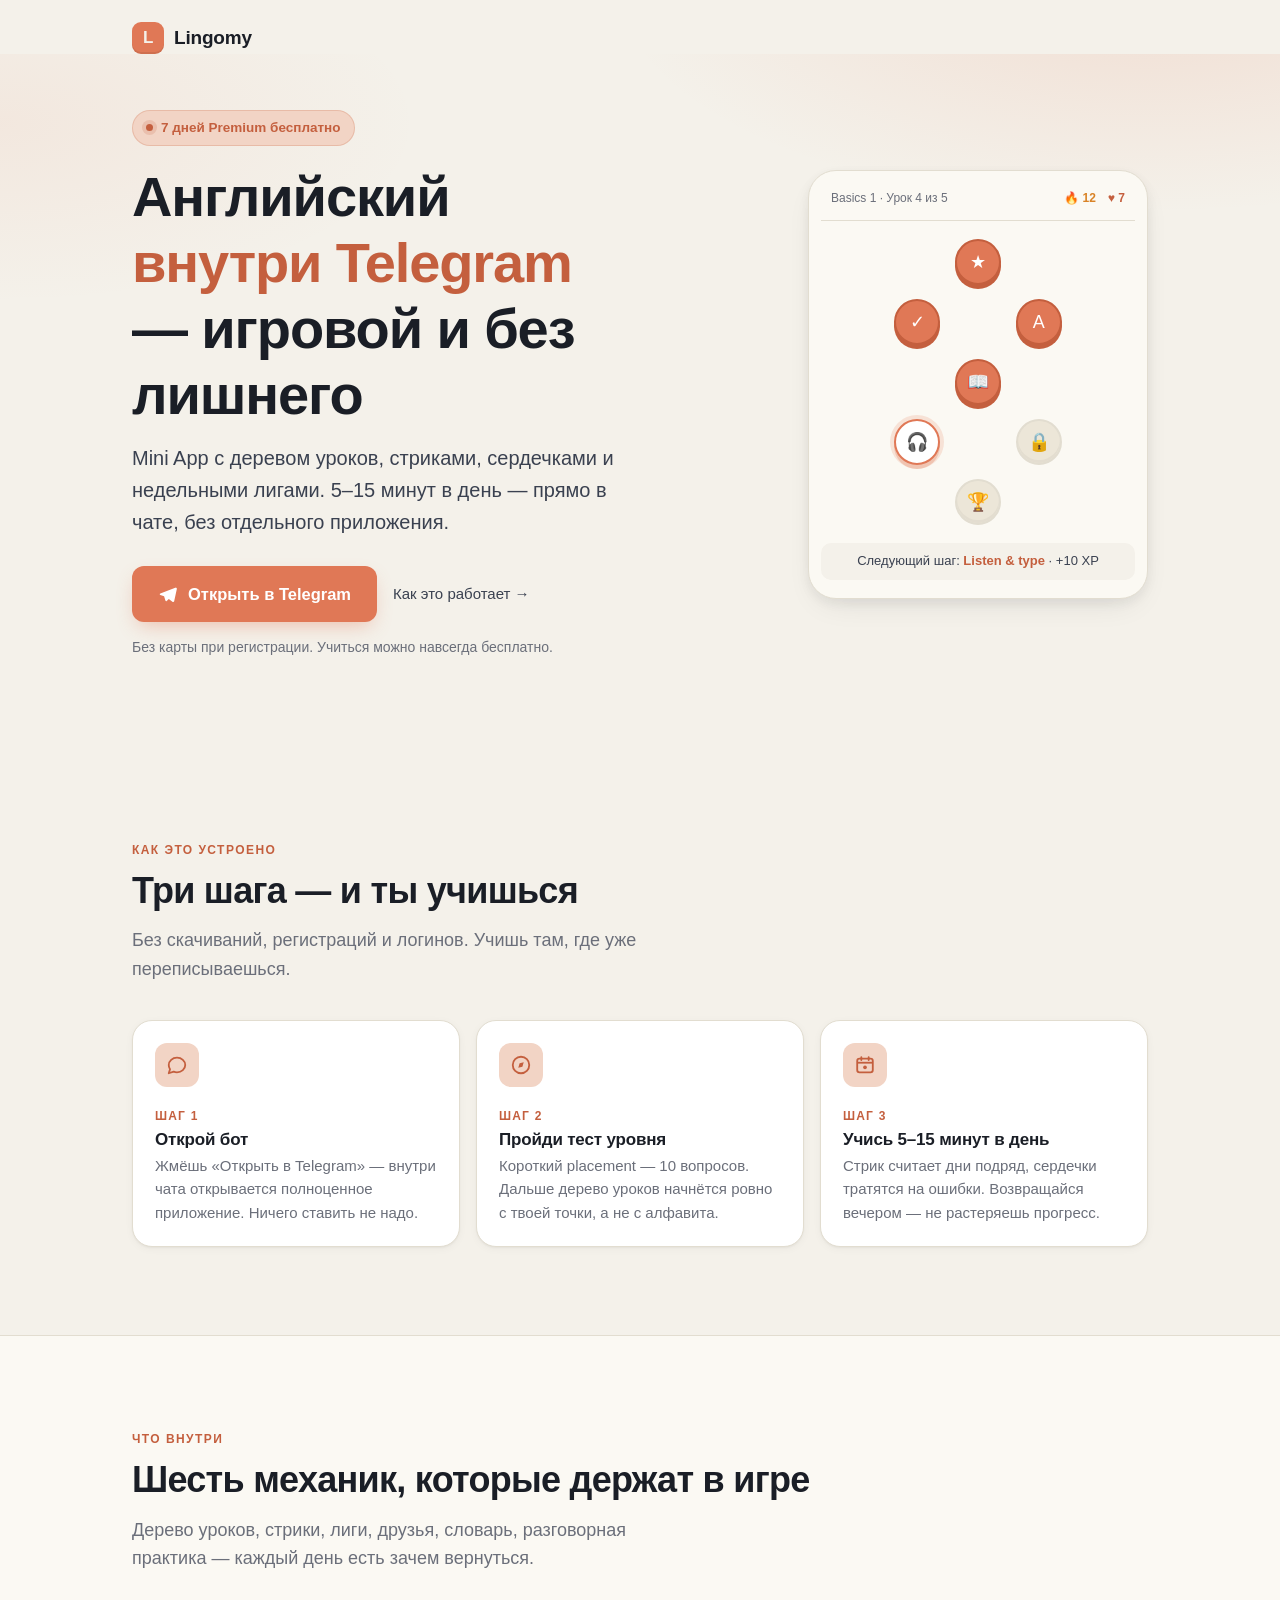
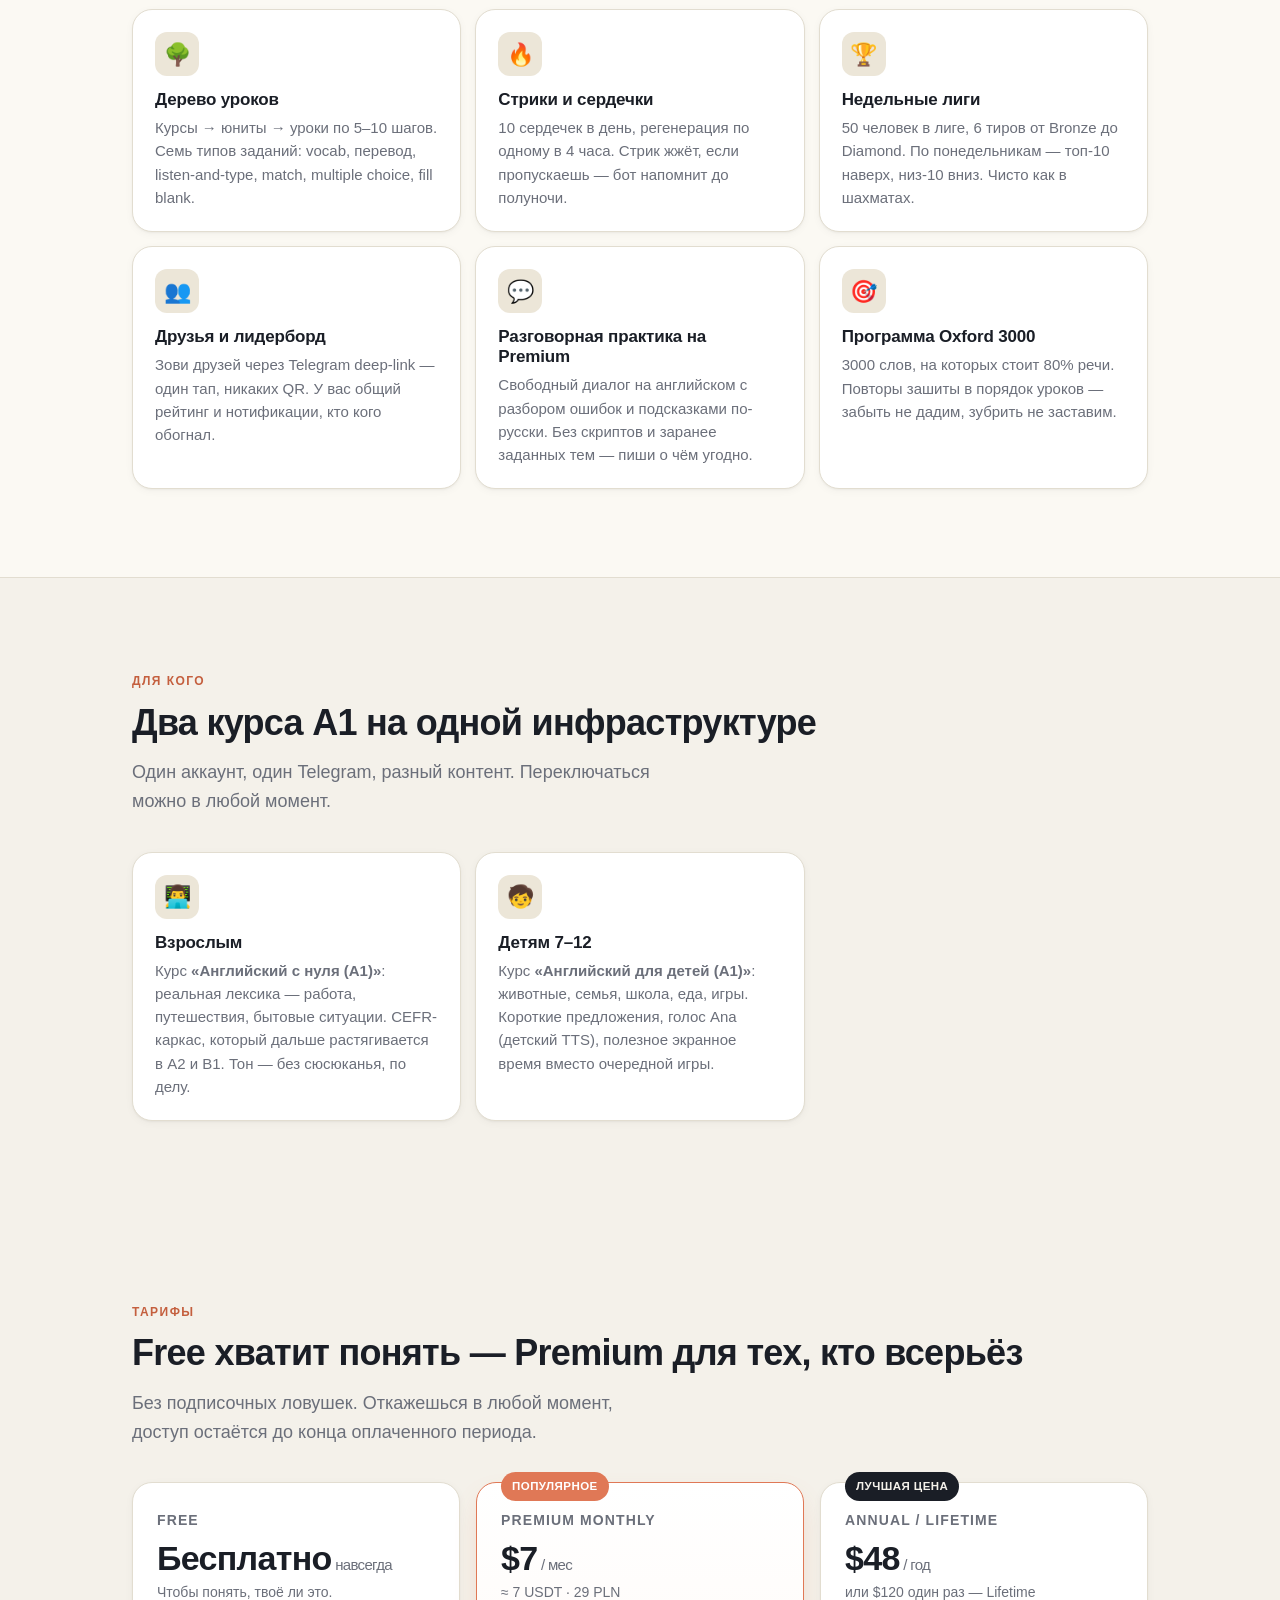
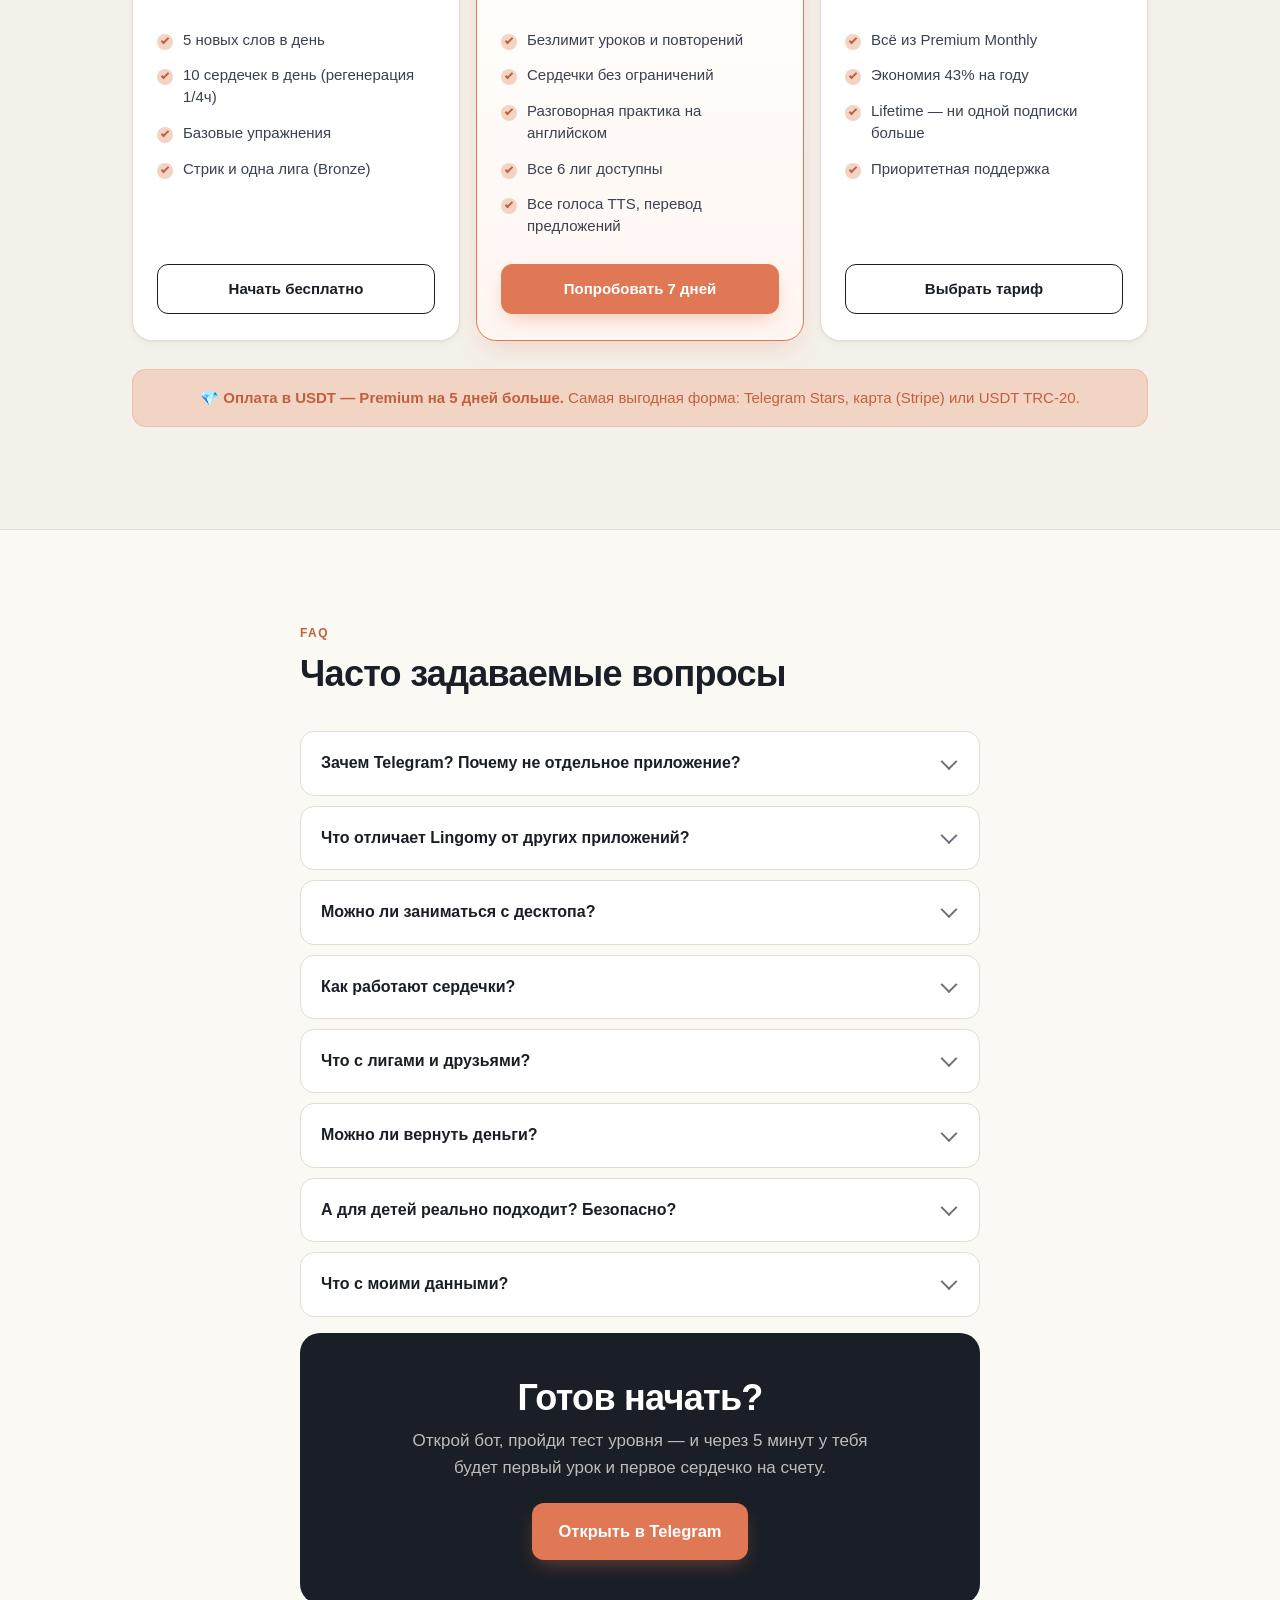
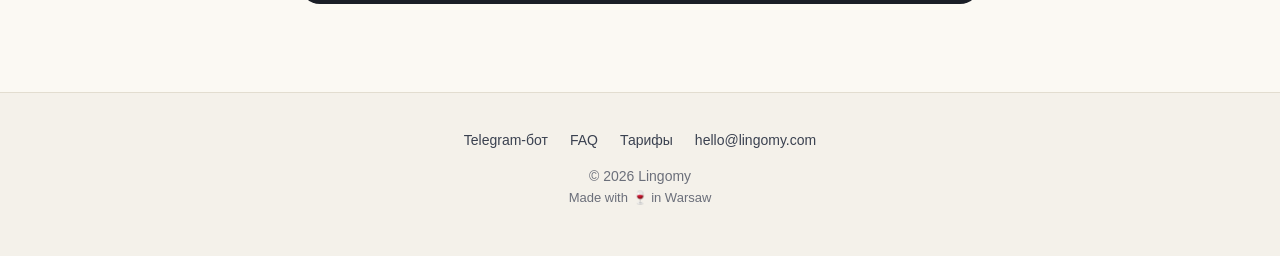
==== commit 6efa3785: "copy: drop ₽ from Premium Monthly tagline Pricing now consistently anchors on USD ( / 8 / 20) so the" ====
--- a/index.html
+++ b/index.html
@@ -709,7 +709,7 @@
         <div class="plan-badge">Популярное</div>
         <div class="plan-name">Premium Monthly</div>
         <div class="plan-price">$7<small> / мес</small></div>
-        <div class="plan-tagline">29 PLN · 599 ₽ · 7 USDT</div>
+        <div class="plan-tagline">≈ 7 USDT · 29 PLN</div>
         <ul>
           <li>Безлимит уроков и повторений</li>
           <li>Сердечки без ограничений</li>
